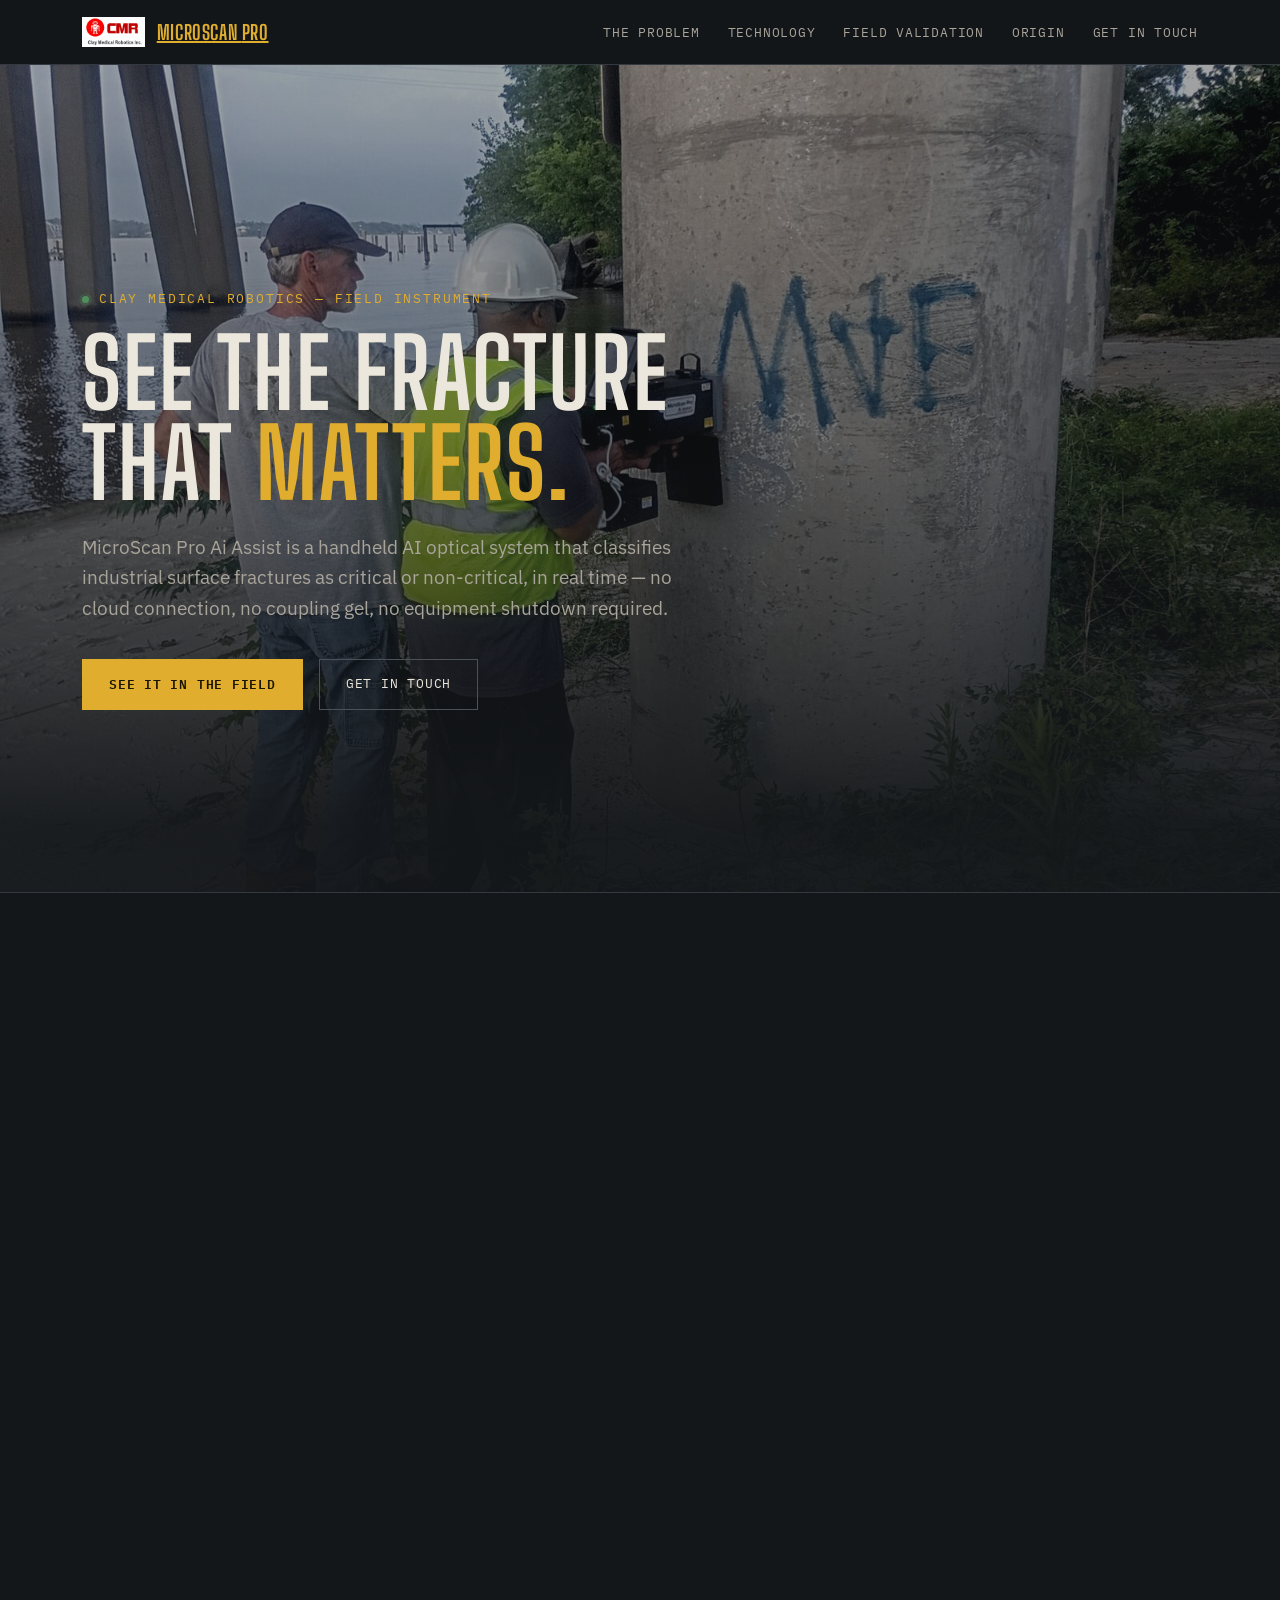
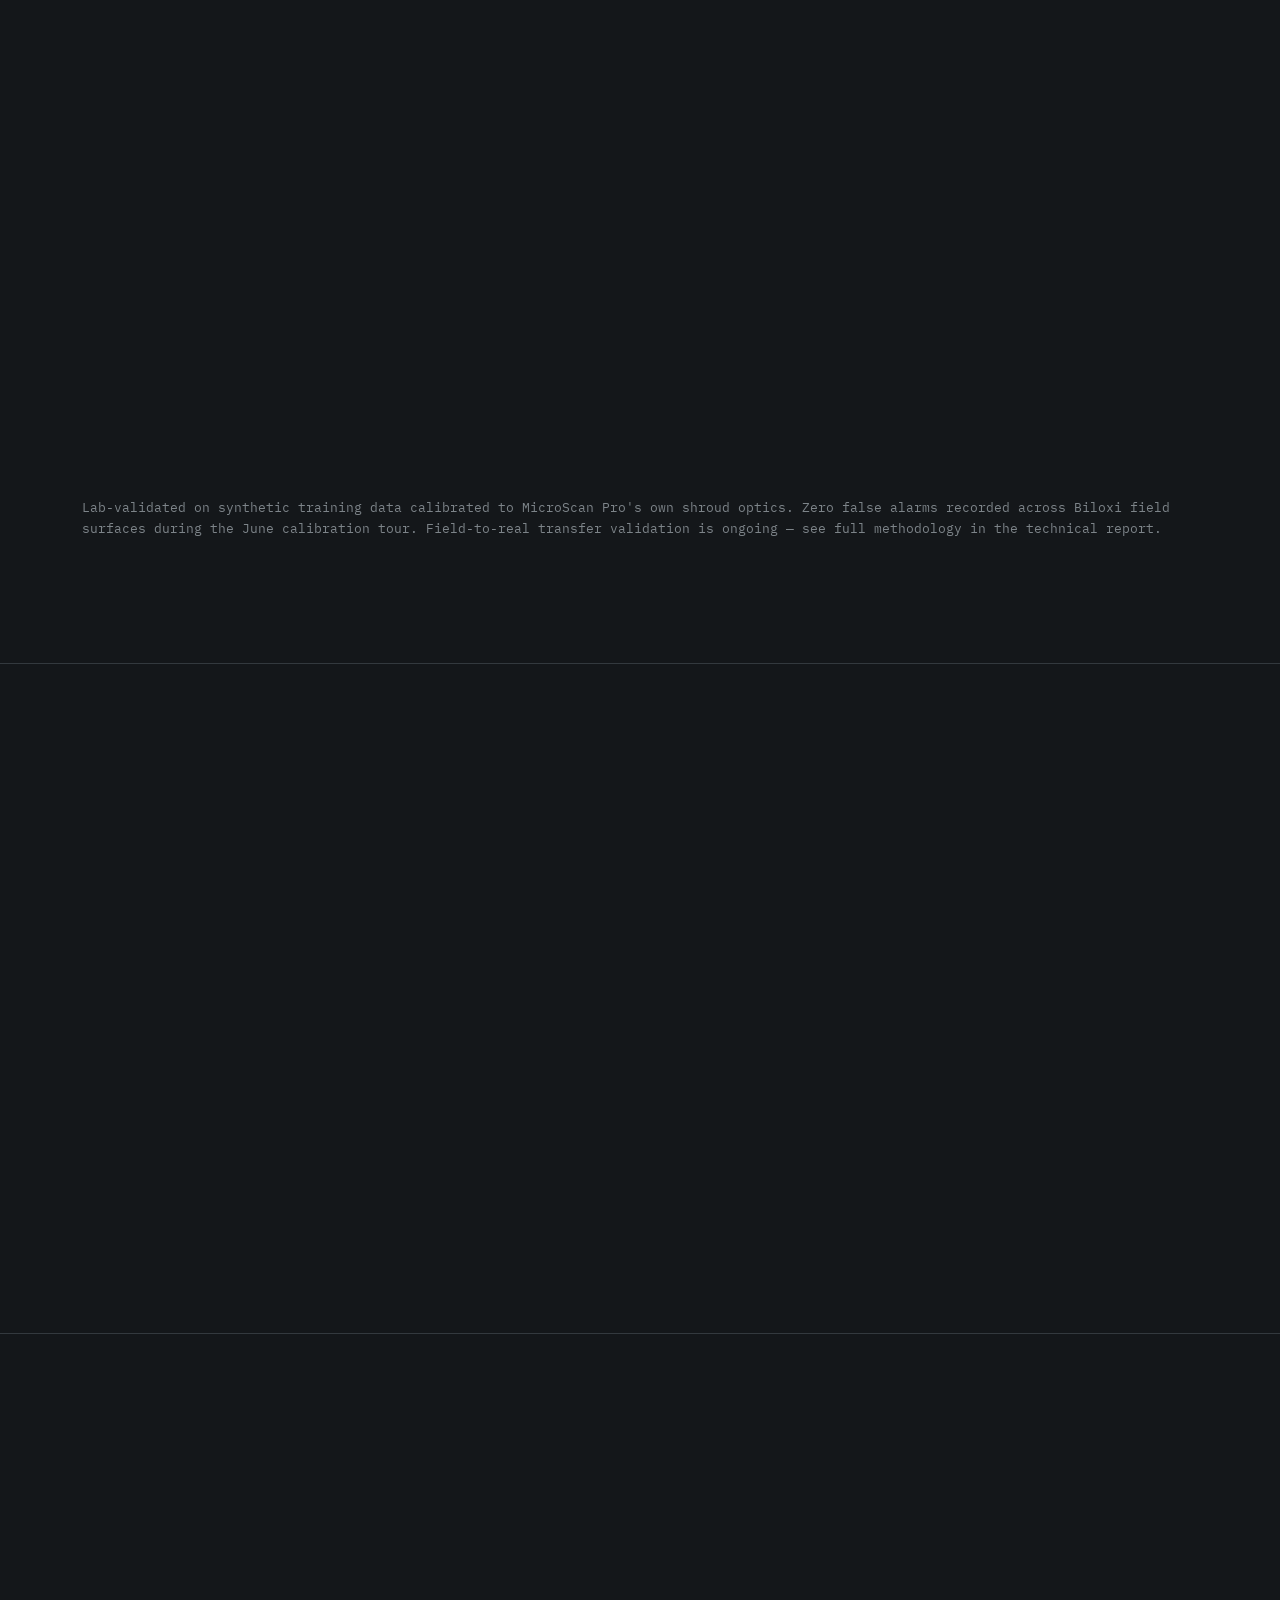
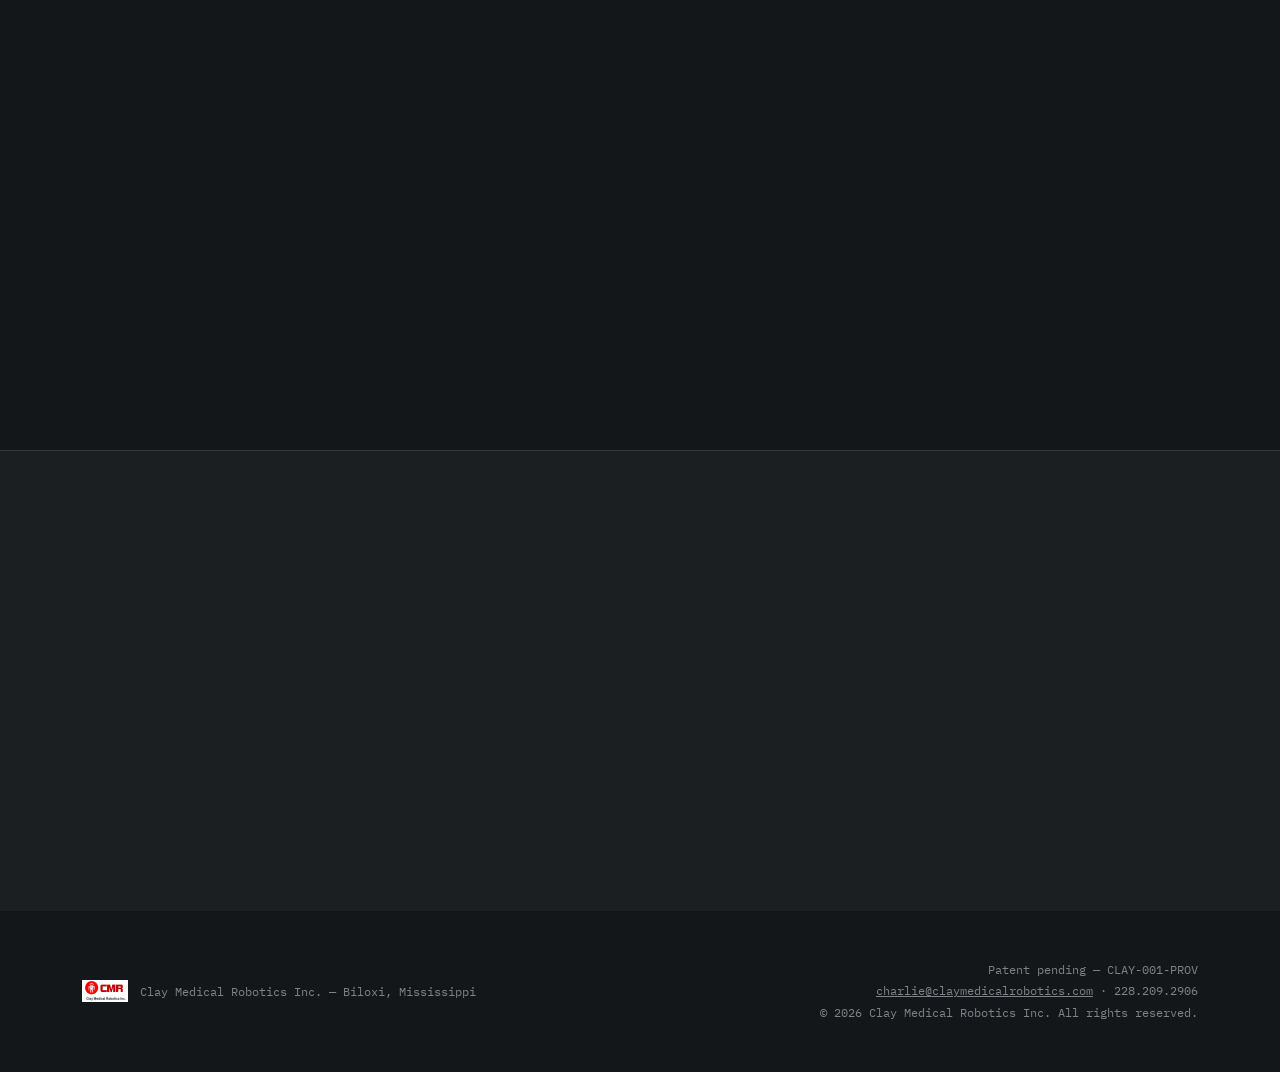
==== index.html @ 8665eed3 "Add files via upload" ====
<!DOCTYPE html>
<html lang="en">
<head>
<meta charset="UTF-8">
<meta name="viewport" content="width=device-width, initial-scale=1.0">
<title>MicroScan Pro Ai Assist — Clay Medical Robotics</title>
<meta name="description" content="MicroScan Pro is a handheld AI optical system that classifies industrial surface fractures as critical or non-critical in real time. No cloud, no gel, no shutdown required.">
<link rel="preconnect" href="https://fonts.googleapis.com">
<link rel="preconnect" href="https://fonts.gstatic.com" crossorigin>
<link href="https://fonts.googleapis.com/css2?family=Big+Shoulders+Display:wght@600;700;800&family=IBM+Plex+Mono:wght@400;500;600&family=IBM+Plex+Sans:wght@400;500;600&display=swap" rel="stylesheet">
<link rel="stylesheet" href="css/style.css">
</head>
<body>

<header>
  <div class="nav">
    <a class="brand" href="#top" aria-label="MicroScan Pro home">
      <img src="images/cmr-logo.png" alt="Clay Medical Robotics">
      <span class="brand-text">MicroScan <span>Pro</span></span>
    </a>
    <ul class="navlinks">
      <li><a href="#problem">The problem</a></li>
      <li><a href="#technology">Technology</a></li>
      <li><a href="#field">Field validation</a></li>
      <li><a href="#origin">Origin</a></li>
      <li><a href="#interest">Get in touch</a></li>
    </ul>
  </div>
</header>

<section class="hero" id="top">
  <img class="hero-img" src="images/field-pier-duo.jpg" alt="Two engineers scanning a bridge pier under the MS River bridge with the MicroScan Pro handheld unit">
  <div class="hero-scrim"></div>
  <div class="hero-inner">
    <p class="eyebrow"><span class="dot"></span>Clay Medical Robotics — field instrument</p>
    <h1>See the fracture<br>that <em>matters.</em></h1>
    <p class="hero-sub">MicroScan Pro Ai Assist is a handheld AI optical system that classifies industrial surface fractures as critical or non-critical, in real time — no cloud connection, no coupling gel, no equipment shutdown required.</p>
    <div class="hero-cta">
      <a class="btn btn-primary" href="#field">See it in the field</a>
      <a class="btn btn-ghost" href="#interest">Get in touch</a>
    </div>
  </div>
</section>

<section id="problem">
  <div class="wrap">
    <div class="section-head reveal">
      <div>
        <span class="section-num">01 — The problem</span>
        <h2>Every scan finds something.<br>Almost none of it matters.</h2>
      </div>
      <p>A real inspection story from an Airbus Americas engineer set the direction for everything that followed.</p>
    </div>
    <div class="problem-grid">
      <div class="problem-copy reveal">
        <p>A typical inspection with existing surface-mapping tools returns <strong>fifteen to forty simultaneous alerts</strong> on a single panel scan — every scratch, dent, and shadow flagged with equal visual weight.</p>
        <p>Existing instruments are geometry systems. They measure how deep a feature is. They don't answer the question that actually matters in the field: <strong>is this one a critical structural failure, or noise?</strong></p>
        <p>That gap — inspectors call it <strong>heat map confusion</strong> — is what MicroScan Pro was built to close. Silent unless it's critical.</p>
      </div>
      <figure class="sketch-frame reveal">
        <img src="images/hand-sketch.jpg" alt="Hand-drawn engineering sketch of the MicroScan Pro shroud, optics, and enclosure layout">
        <figcaption class="sketch-caption">Original enclosure sketch — shroud geometry, optics bay, ceramic tip layout</figcaption>
      </figure>
    </div>
  </div>
</section>

<section id="technology">
  <div class="wrap">
    <div class="section-head reveal">
      <div>
        <span class="section-num">02 — How it works</span>
        <h2>Court of Owls: a panel of specialists, not one guess</h2>
      </div>
      <p>A weighted ensemble of domain-trained classifiers, arbitrating together on every frame.</p>
    </div>
  </div>
  <div class="steps">
    <div class="step reveal">
      <span class="step-mark mono">SCAN</span>
      <h3>Shroud-sealed optical capture</h3>
      <p>The handheld unit seals against the surface, strobes controlled illumination, and captures the surface geometry — no cloud round-trip, no gel coupling, nothing else on site has to stop.</p>
    </div>
    <div class="step reveal">
      <span class="step-mark mono">JUDGE</span>
      <h3>Domain-specialist arbitration</h3>
      <p>A weighted ensemble of YOLOv8-based classifiers — the Court of Owls — votes on every frame. Each "owl" is trained on a different surface domain, and the panel arbitrates together rather than trusting one model alone.</p>
    </div>
    <div class="step reveal">
      <span class="step-mark mono">ALERT</span>
      <h3>Silence, unless it's critical</h3>
      <p>Across a five-level Owl Scale, from OWL-1 Silent to OWL-5 Screech, the device stays quiet until a genuinely critical defect appears — then issues one high-confidence alert, on-device, in real time.</p>
    </div>
  </div>
</section>

<section id="field">
  <div class="wrap">
    <div class="section-head reveal">
      <div>
        <span class="section-num">03 — Field validation</span>
        <h2>Out of the lab and onto real structures</h2>
      </div>
      <p>Gulf Coast bridge piers, storage tanks, and scrap steel — the calibration tour, as it actually happened.</p>
    </div>
    <div class="gallery reveal">
      <figure class="wide">
        <img src="images/unit-studio.jpg" alt="MicroScan Pro Ai Assist handheld unit on a studio stand, showing the branded enclosure, laser grid, and blue status light">
        <figcaption>MicroScan Pro Ai Assist<span>The unit itself</span></figcaption>
      </figure>
      <figure class="tall">
        <img src="images/field-pier-portrait.jpg" alt="Field engineer holding the MicroScan Pro unit against a bridge pier at the MS River bridge in Biloxi">
        <figcaption>MS River bridge pier<span>Biloxi Calibration Tour</span></figcaption>
      </figure>
      <figure class="wide">
        <img src="images/field-pier-duo.jpg" alt="Two engineers reviewing a scan of a bridge pier at the MS River bridge">
        <figcaption>On-site pier inspection<span>Two-person field review</span></figcaption>
      </figure>
      <figure>
        <img src="images/field-container-scrap.jpg" alt="MicroScan Pro unit scanning a rusted scrap metal shipping container">
        <figcaption>Corroded steel container<span>Critical flag confirmed</span></figcaption>
      </figure>
      <figure>
        <img src="images/unit-case-kit.jpg" alt="MicroScan Pro Ai Assist unit packed in its hard case with accessories, ready for field deployment">
        <figcaption>Field-ready kit<span>Packed and portable</span></figcaption>
      </figure>
      <figure>
        <img src="images/field-tank-night.jpg" alt="Night scan of a steel storage tank with the MicroScan Pro unit's status lights visible">
        <figcaption>Night scan, storage tank<span>Low-light field test</span></figcaption>
      </figure>
      <figure class="wide hud-frame">
        <span class="hud-tag critical"><span class="dot"></span>Critical 92%</span>
        <img src="images/detection-readout.jpg" alt="MicroScan Pro live readout screen showing a critical defect flagged at 92 percent confidence with depth measurement">
        <figcaption>Live detection readout<span>Depth-encoded classification, on-device</span></figcaption>
      </figure>
    </div>

    <div class="metrics reveal">
      <div class="metric">
        <div class="val mono">99.5%</div>
        <div class="lbl">mAP50, lead model</div>
      </div>
      <div class="metric">
        <div class="val mono">100%</div>
        <div class="lbl">Precision, blind test set</div>
      </div>
      <div class="metric">
        <div class="val mono">4.0ms</div>
        <div class="lbl">Inference per frame</div>
      </div>
      <div class="metric">
        <div class="val mono">0</div>
        <div class="lbl">False alarms, 10,000-image set</div>
      </div>
    </div>
    <p class="metrics-note">Lab-validated on synthetic training data calibrated to MicroScan Pro's own shroud optics. Zero false alarms recorded across Biloxi field surfaces during the June calibration tour. Field-to-real transfer validation is ongoing — see full methodology in the technical report.</p>
  </div>
</section>

<section id="readout">
  <div class="wrap">
    <div class="readout">
      <div class="readout-copy reveal">
        <span class="section-num">04 — What the unit shows you</span>
        <h2 style="margin-top:8px; font-size:clamp(28px,3.6vw,38px);">One alert. Not forty.</h2>
        <p>When Court of Owls flags a defect, the field unit shows exactly what an inspector needs and nothing else — no wading through a wall of bounding boxes.</p>
        <ul class="readout-list">
          <li><strong>Classification</strong> Critical or non-critical, with a confidence score</li>
          <li><strong>Depth</strong> Estimated depth and whether the defect is raised or recessed</li>
          <li><strong>Owl Scale</strong> Severity from OWL-1 Silent through OWL-5 Screech</li>
          <li><strong>Session log</strong> Timestamped, hashed image saved automatically at OWL-3 and above</li>
        </ul>
      </div>
      <figure class="hud-frame reveal">
        <span class="hud-tag"><span class="dot"></span>Calibrated</span>
        <img src="images/detection-readout.jpg" alt="Close-up of MicroScan Pro's live detection readout showing a critical classification at 92 percent confidence and depth in millimeters">
      </figure>
    </div>
  </div>
</section>

<section id="origin">
  <div class="wrap">
    <div class="origin">
      <figure class="sketch-frame reveal">
        <img src="images/founder-portrait.jpg" alt="Charlie Clay III, founder and CEO of Clay Medical Robotics, holding the MicroScan Pro Ai Assist unit">
        <figcaption class="sketch-caption">Charlie Clay III — Founder &amp; CEO, with the finished unit</figcaption>
      </figure>
      <div class="origin-copy reveal">
        <span class="section-num">05 — Origin</span>
        <h2 style="margin-top:8px; font-size:clamp(28px,3.6vw,38px);">Built by an engineer who's spent his career on the instrument side</h2>
        <p>MicroScan Pro is developed by Clay Medical Robotics Inc., founded by Charlie Clay III out of Biloxi, Mississippi. Before Clay Medical Robotics, Charlie spent over three decades in electronics engineering, including years as an Electronics Engineering Specialist with the U.S. Department of Energy at Lawrence Livermore and Lawrence Berkeley National Laboratories.</p>
        <p>That background — precision instrumentation, national-lab rigor, and a habit of building the tool you wish existed — is the throughline from the first hand-drawn shroud sketch to a unit that's now been carried out onto real Gulf Coast bridge piers and steel structures.</p>
        <p class="signoff">Charlie Clay III — Founder &amp; CEO, Clay Medical Robotics Inc.</p>
      </div>
    </div>
  </div>
</section>

<section class="interest" id="interest">
  <div class="wrap interest-inner reveal">
    <span class="section-num">06 — Get in touch</span>
    <h2 style="margin-top:8px;">This is an early look.</h2>
    <p>MicroScan Pro Ai Assist is field-validated and under active development. If you inspect bridges, pipelines, tanks, or structural steel and want to follow along or talk about early access, reach out directly.</p>
    <a class="btn btn-primary" href="mailto:charlie@claymedicalrobotics.com">Contact Charlie Clay III</a>
  </div>
</section>

<footer>
  <div class="wrap footer-inner">
    <div class="footer-brand">
      <img src="images/cmr-logo.png" alt="Clay Medical Robotics">
      <span>Clay Medical Robotics Inc. — Biloxi, Mississippi</span>
    </div>
    <div class="footer-meta">
      <div>Patent pending — CLAY-001-PROV</div>
      <div><a href="mailto:charlie@claymedicalrobotics.com">charlie@claymedicalrobotics.com</a> · 228.209.2906</div>
      <div>&copy; <span id="year">2026</span> Clay Medical Robotics Inc. All rights reserved.</div>
    </div>
  </div>
</footer>

<script src="js/script.js"></script>
</body>
</html>
---- css/style.css ----
/* MicroScan Pro Ai Assist — field instrument aesthetic
   Palette: steel charcoal ground, safety-vest amber, alert red, warm paper white
*/

:root{
  --ground:#14171a;
  --panel:#1b1f22;
  --panel-raised:#20252a;
  --line:#33393e;
  --line-strong:#4a5157;
  --paper:#ece7dc;
  --paper-dim:#a9a49a;
  --steel:#7d8489;
  --amber:#e0ad2e;
  --amber-dim:#8a6c22;
  --red:#c73a2f;
  --green:#4f8f5b;
}

*{box-sizing:border-box;}
html{scroll-behavior:smooth;}
body{
  margin:0;
  background:var(--ground);
  color:var(--paper);
  font-family:'IBM Plex Sans', -apple-system, sans-serif;
  font-size:16px;
  line-height:1.6;
  -webkit-font-smoothing:antialiased;
}

h1,h2,h3{
  font-family:'Big Shoulders Display', 'Arial Narrow', sans-serif;
  font-weight:700;
  text-transform:uppercase;
  letter-spacing:0.02em;
  margin:0;
  color:var(--paper);
}

.mono{
  font-family:'IBM Plex Mono', monospace;
}

a{color:var(--amber);}
img{max-width:100%;display:block;}

.wrap{
  max-width:1180px;
  margin:0 auto;
  padding:0 32px;
}

/* ---------- corner-bracket HUD frame, the site's signature element ---------- */
.hud-frame{
  position:relative;
  border:1px solid var(--line);
}
.hud-frame::before,
.hud-frame::after,
.hud-frame .b2,
.hud-frame .b3{
  content:"";
  position:absolute;
  width:18px;
  height:18px;
  border:2px solid var(--amber);
  z-index:2;
}
.hud-frame::before{ top:-2px; left:-2px; border-right:none; border-bottom:none; }
.hud-frame::after{ bottom:-2px; right:-2px; border-left:none; border-top:none; }
.hud-frame .b2{ top:-2px; right:-2px; border-left:none; border-bottom:none; }
.hud-frame .b3{ bottom:-2px; left:-2px; border-right:none; border-top:none; }

.hud-tag{
  position:absolute;
  top:10px;
  left:10px;
  z-index:3;
  font-family:'IBM Plex Mono',monospace;
  font-size:11px;
  letter-spacing:0.08em;
  text-transform:uppercase;
  background:rgba(20,23,26,0.82);
  border:1px solid var(--line-strong);
  color:var(--amber);
  padding:4px 8px;
}
.hud-tag.critical{ color:var(--red); border-color:var(--red); }
.hud-tag .dot{
  display:inline-block;
  width:6px;height:6px;
  border-radius:50%;
  background:var(--green);
  margin-right:6px;
}
.hud-tag.critical .dot{ background:var(--red); }

/* ---------- header ---------- */
header{
  position:sticky;
  top:0;
  z-index:50;
  background:rgba(20,23,26,0.94);
  border-bottom:1px solid var(--line);
  backdrop-filter:blur(6px);
}
.nav{
  display:flex;
  align-items:center;
  justify-content:space-between;
  padding:16px 32px;
  max-width:1180px;
  margin:0 auto;
}
.brand{
  display:flex;
  align-items:center;
  gap:12px;
}
.brand img{ height:30px; width:auto; }
.brand-text{
  font-family:'Big Shoulders Display',sans-serif;
  font-weight:700;
  font-size:20px;
  letter-spacing:0.03em;
  text-transform:uppercase;
}
.brand-text span{ color:var(--amber); }
.navlinks{
  display:flex;
  gap:28px;
  list-style:none;
  margin:0;
  padding:0;
}
.navlinks a{
  color:var(--paper-dim);
  text-decoration:none;
  font-size:13px;
  letter-spacing:0.06em;
  text-transform:uppercase;
  font-family:'IBM Plex Mono',monospace;
}
.navlinks a:hover{ color:var(--amber); }
.navmenu-toggle{ display:none; }

/* ---------- hero ---------- */
.hero{
  position:relative;
  min-height:92vh;
  display:flex;
  align-items:flex-end;
  overflow:hidden;
  border-bottom:1px solid var(--line);
}
.hero-img{
  position:absolute;
  inset:0;
  width:100%;
  height:100%;
  object-fit:cover;
  object-position:60% 30%;
  filter:saturate(0.85) contrast(1.05);
}
.hero-scrim{
  position:absolute;
  inset:0;
  background:linear-gradient(180deg, rgba(20,23,26,0.35) 0%, rgba(20,23,26,0.55) 45%, rgba(20,23,26,0.96) 92%);
}
.hero-inner{
  position:relative;
  z-index:2;
  width:100%;
  padding:0 32px 72px;
  max-width:1180px;
  margin:0 auto;
}
.eyebrow{
  font-family:'IBM Plex Mono',monospace;
  font-size:13px;
  letter-spacing:0.14em;
  text-transform:uppercase;
  color:var(--amber);
  margin-bottom:18px;
  display:flex;
  align-items:center;
  gap:10px;
}
.eyebrow .dot{
  width:7px;height:7px;border-radius:50%;
  background:var(--green);
  box-shadow:0 0 0 3px rgba(79,143,91,0.2);
}
.hero h1{
  font-size:clamp(48px,7.5vw,104px);
  line-height:0.94;
  max-width:900px;
}
.hero h1 em{
  font-style:normal;
  color:var(--amber);
}
.hero-sub{
  margin-top:24px;
  max-width:640px;
  font-size:19px;
  color:var(--paper-dim);
  font-weight:400;
}
.hero-cta{
  display:flex;
  gap:16px;
  margin-top:36px;
  flex-wrap:wrap;
}
.btn{
  display:inline-flex;
  align-items:center;
  gap:8px;
  padding:14px 26px;
  font-family:'IBM Plex Mono',monospace;
  font-size:13px;
  letter-spacing:0.06em;
  text-transform:uppercase;
  text-decoration:none;
  border:1px solid var(--line-strong);
  color:var(--paper);
  transition:all 0.15s ease;
}
.btn-primary{
  background:var(--amber);
  border-color:var(--amber);
  color:#1a1500;
  font-weight:600;
}
.btn-primary:hover{ background:#f0bd3d; }
.btn-ghost:hover{ border-color:var(--amber); color:var(--amber); }

/* ---------- sections ---------- */
section{
  padding:110px 0;
  border-bottom:1px solid var(--line);
}
section:last-of-type{ border-bottom:none; }
.section-head{
  display:flex;
  justify-content:space-between;
  align-items:flex-end;
  gap:40px;
  margin-bottom:56px;
  flex-wrap:wrap;
}
.section-num{
  font-family:'IBM Plex Mono',monospace;
  font-size:13px;
  color:var(--steel);
  letter-spacing:0.1em;
}
.section-head h2{
  font-size:clamp(30px,4vw,46px);
  margin-top:8px;
  max-width:640px;
}
.section-head p{
  max-width:380px;
  color:var(--paper-dim);
  font-size:15px;
  margin:8px 0 0;
}

/* ---------- problem section ---------- */
.problem-grid{
  display:grid;
  grid-template-columns:1.1fr 0.9fr;
  gap:64px;
  align-items:center;
}
.problem-copy p{ color:var(--paper-dim); font-size:16px; margin:0 0 18px; }
.problem-copy p strong{ color:var(--paper); font-weight:600; }
.sketch-frame{ position:relative; background:#dcd6c8; padding:14px; }
.sketch-frame img{ filter:sepia(0.15) contrast(1.05); }
.sketch-caption{
  font-family:'IBM Plex Mono',monospace;
  font-size:12px;
  color:var(--steel);
  margin-top:14px;
  letter-spacing:0.03em;
}

/* ---------- how it works ---------- */
.steps{
  display:grid;
  grid-template-columns:repeat(3,1fr);
  gap:1px;
  background:var(--line);
}
.step{
  background:var(--ground);
  padding:40px 32px;
}
.step-mark{
  font-family:'IBM Plex Mono',monospace;
  color:var(--amber);
  font-size:13px;
  letter-spacing:0.08em;
  margin-bottom:22px;
  display:block;
}
.step h3{
  font-size:24px;
  margin-bottom:14px;
}
.step p{
  color:var(--paper-dim);
  font-size:15px;
  margin:0;
}

/* ---------- gallery ---------- */
.gallery{
  display:grid;
  grid-template-columns:repeat(4,1fr);
  grid-auto-rows:220px;
  gap:14px;
}
.gallery figure{
  margin:0;
  position:relative;
  overflow:hidden;
  background:var(--panel);
}
.gallery figure img{
  width:100%;height:100%;object-fit:cover;
  transition:transform 0.4s ease, filter 0.4s ease;
  filter:saturate(0.9);
}
.gallery figure:hover img{ transform:scale(1.06); filter:saturate(1.05); }
.gallery figure.tall{ grid-row:span 2; }
.gallery figure.wide{ grid-column:span 2; }
figcaption{
  position:absolute;
  left:0; right:0; bottom:0;
  padding:14px 16px 12px;
  background:linear-gradient(0deg, rgba(20,23,26,0.92), rgba(20,23,26,0));
  font-family:'IBM Plex Mono',monospace;
  font-size:12px;
  color:var(--paper);
  letter-spacing:0.02em;
}
figcaption span{ display:block; color:var(--steel); font-size:11px; margin-top:3px; }

/* ---------- metrics ---------- */
.metrics{
  display:grid;
  grid-template-columns:repeat(4,1fr);
  gap:1px;
  background:var(--line);
  margin-top:56px;
}
.metric{
  background:var(--panel);
  padding:30px 24px;
}
.metric .val{
  font-family:'IBM Plex Mono',monospace;
  font-size:38px;
  color:var(--amber);
  font-weight:600;
  line-height:1;
}
.metric .lbl{
  margin-top:10px;
  font-size:13px;
  color:var(--paper-dim);
  text-transform:uppercase;
  letter-spacing:0.05em;
}
.metrics-note{
  margin-top:20px;
  font-size:13px;
  color:var(--steel);
  font-family:'IBM Plex Mono',monospace;
}

/* ---------- readout callout ---------- */
.readout{
  display:grid;
  grid-template-columns:0.9fr 1.1fr;
  gap:64px;
  align-items:center;
}
.readout-copy p{ color:var(--paper-dim); font-size:16px; margin:0 0 18px;}
.readout-list{
  list-style:none;
  margin:28px 0 0;
  padding:0;
}
.readout-list li{
  display:flex;
  gap:12px;
  padding:14px 0;
  border-top:1px solid var(--line);
  font-size:14px;
  color:var(--paper-dim);
}
.readout-list li strong{ color:var(--paper); min-width:120px; font-weight:600; }

/* ---------- origin ---------- */
.origin{
  display:grid;
  grid-template-columns:0.85fr 1.15fr;
  gap:64px;
  align-items:center;
}
.origin-copy p{ color:var(--paper-dim); font-size:16px; margin:0 0 18px; }
.origin-copy .signoff{
  margin-top:32px;
  font-family:'IBM Plex Mono',monospace;
  font-size:13px;
  color:var(--steel);
  border-top:1px solid var(--line);
  padding-top:20px;
}

/* ---------- interest strip ---------- */
.interest{
  background:var(--panel);
  padding:90px 0;
}
.interest-inner{
  text-align:center;
  max-width:640px;
  margin:0 auto;
}
.interest h2{ font-size:clamp(28px,4vw,42px); }
.interest p{
  color:var(--paper-dim);
  font-size:16px;
  margin:18px 0 34px;
}

/* ---------- footer ---------- */
footer{
  padding:48px 0;
  background:var(--ground);
}
.footer-inner{
  display:flex;
  justify-content:space-between;
  align-items:center;
  flex-wrap:wrap;
  gap:20px;
}
.footer-brand{
  display:flex;
  align-items:center;
  gap:12px;
}
.footer-brand img{ height:22px; }
.footer-brand span{
  font-family:'IBM Plex Mono',monospace;
  font-size:12px;
  color:var(--steel);
}
.footer-meta{
  font-family:'IBM Plex Mono',monospace;
  font-size:12px;
  color:var(--steel);
  text-align:right;
  line-height:1.8;
}
.footer-meta a{ color:var(--steel); }
.footer-meta a:hover{ color:var(--amber); }

/* ---------- reveal on scroll ---------- */
.reveal{
  opacity:0;
  transform:translateY(18px);
  transition:opacity 0.6s ease, transform 0.6s ease;
}
.reveal.in{ opacity:1; transform:translateY(0); }

/* ---------- responsive ---------- */
@media (max-width:900px){
  .problem-grid,.readout,.origin{ grid-template-columns:1fr; gap:36px; }
  .steps{ grid-template-columns:1fr; }
  .gallery{ grid-template-columns:repeat(2,1fr); grid-auto-rows:180px; }
  .gallery figure.wide{ grid-column:span 2; }
  .metrics{ grid-template-columns:repeat(2,1fr); }
  .navlinks{ display:none; }
  section{ padding:72px 0; }
}
@media (max-width:560px){
  .wrap,.nav,.hero-inner{ padding-left:20px; padding-right:20px; }
  .gallery{ grid-template-columns:1fr; }
  .gallery figure.tall{ grid-row:span 1; }
  .metrics{ grid-template-columns:1fr; }
  .footer-inner{ flex-direction:column; align-items:flex-start; }
  .footer-meta{ text-align:left; }
}

@media (prefers-reduced-motion:reduce){
  html{ scroll-behavior:auto; }
  .reveal{ transition:none; opacity:1; transform:none; }
  .gallery figure img{ transition:none; }
}
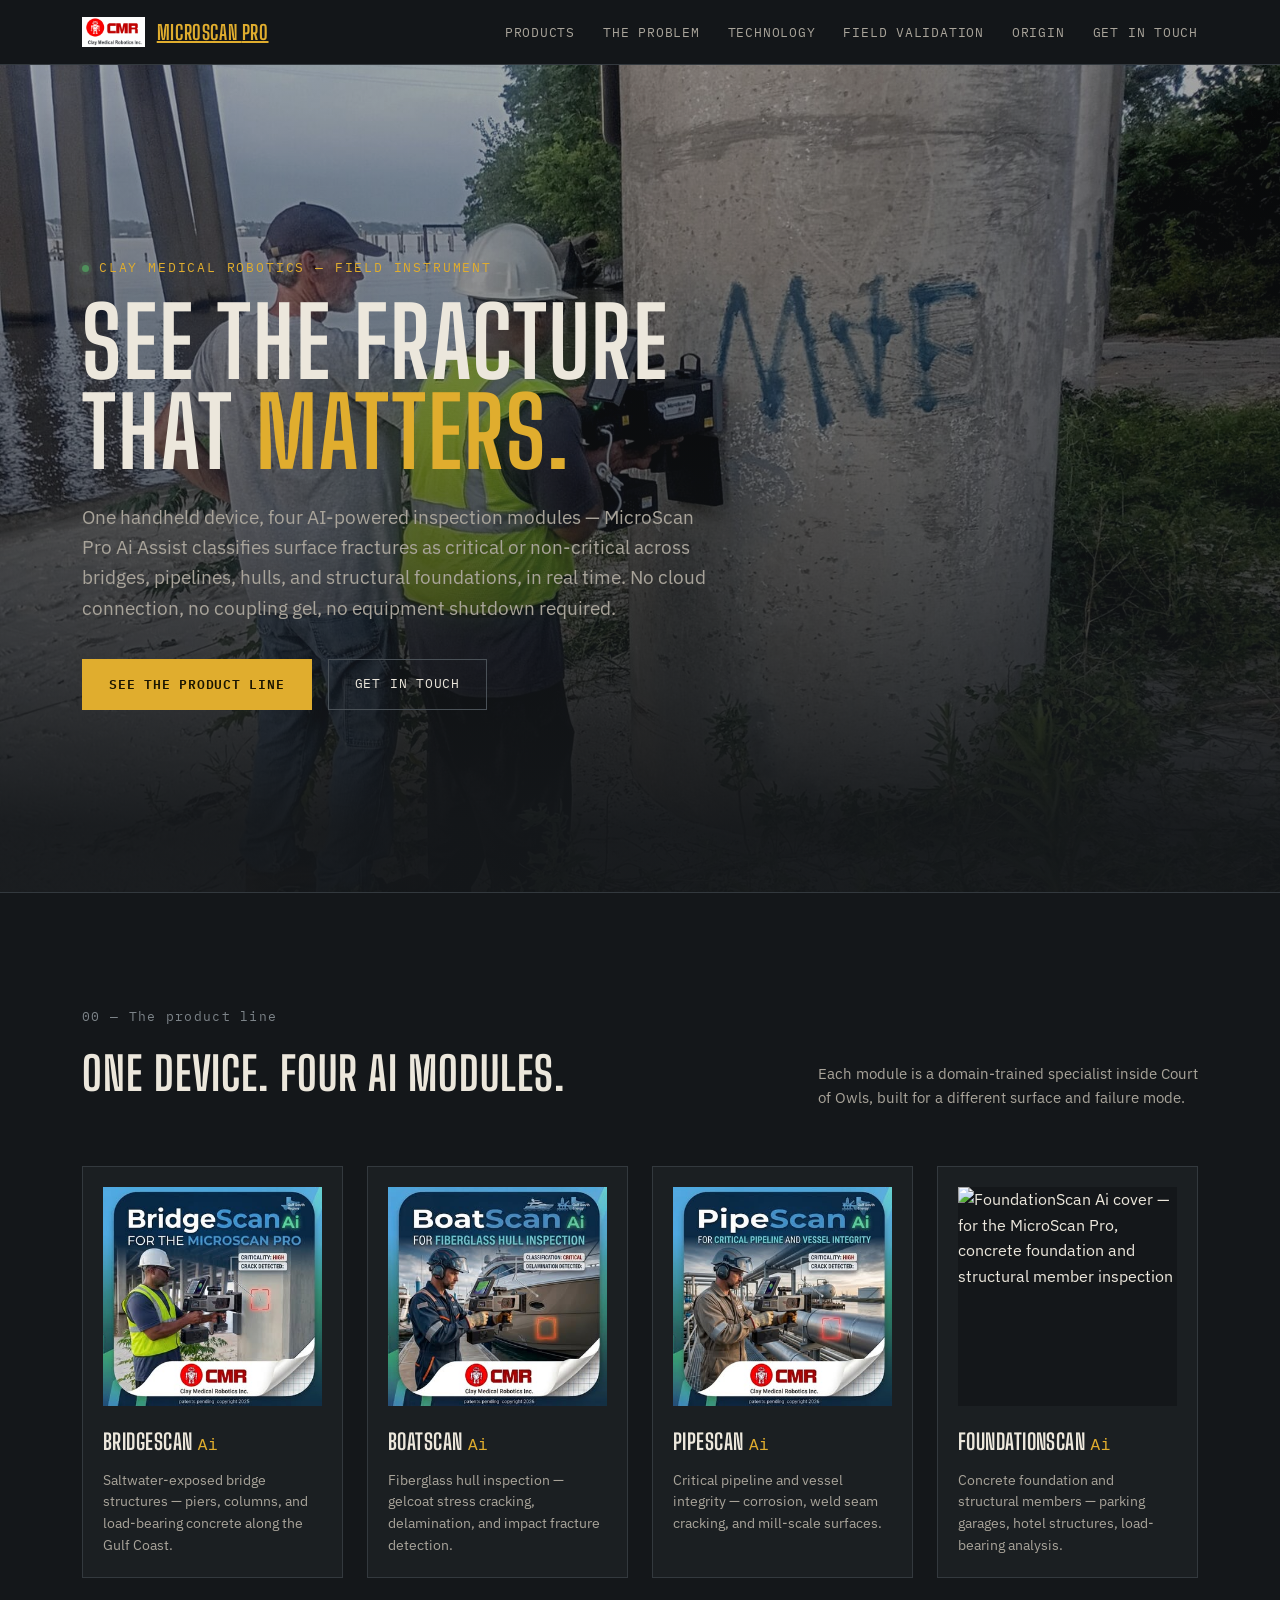
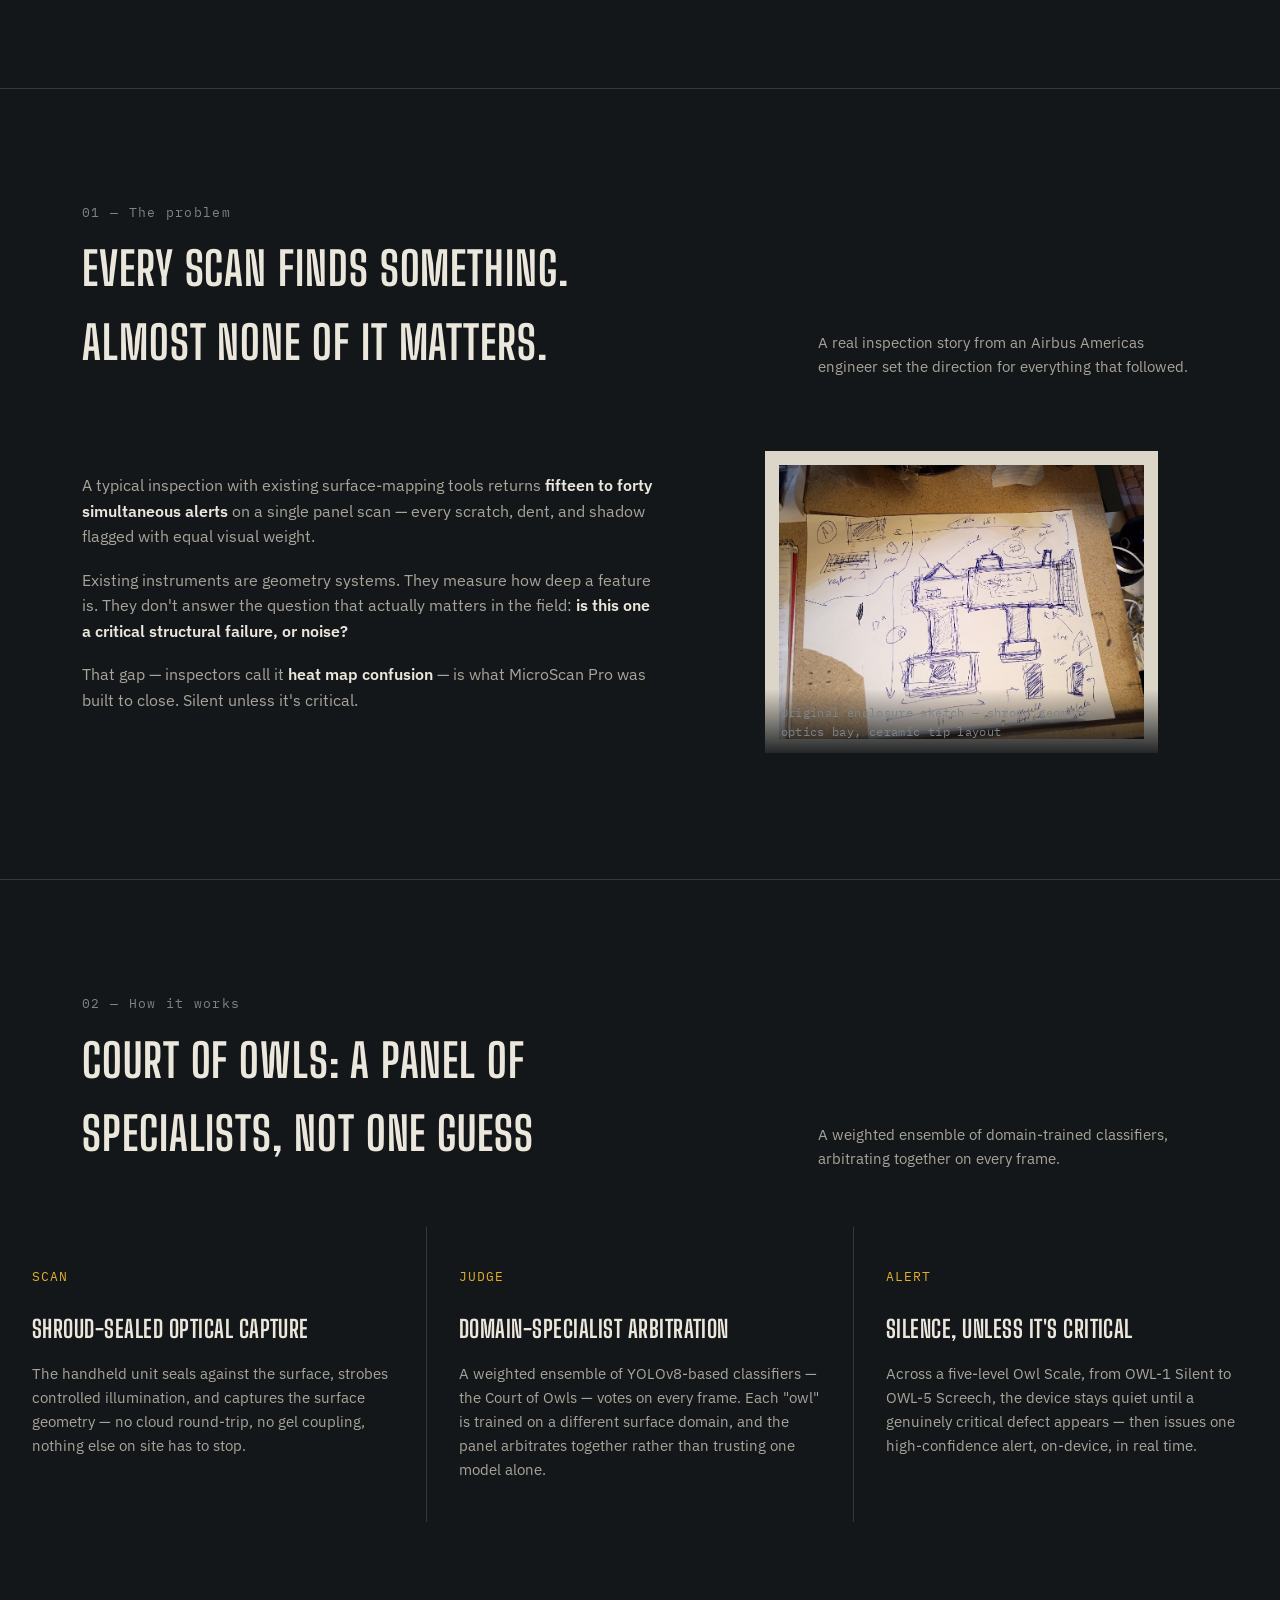
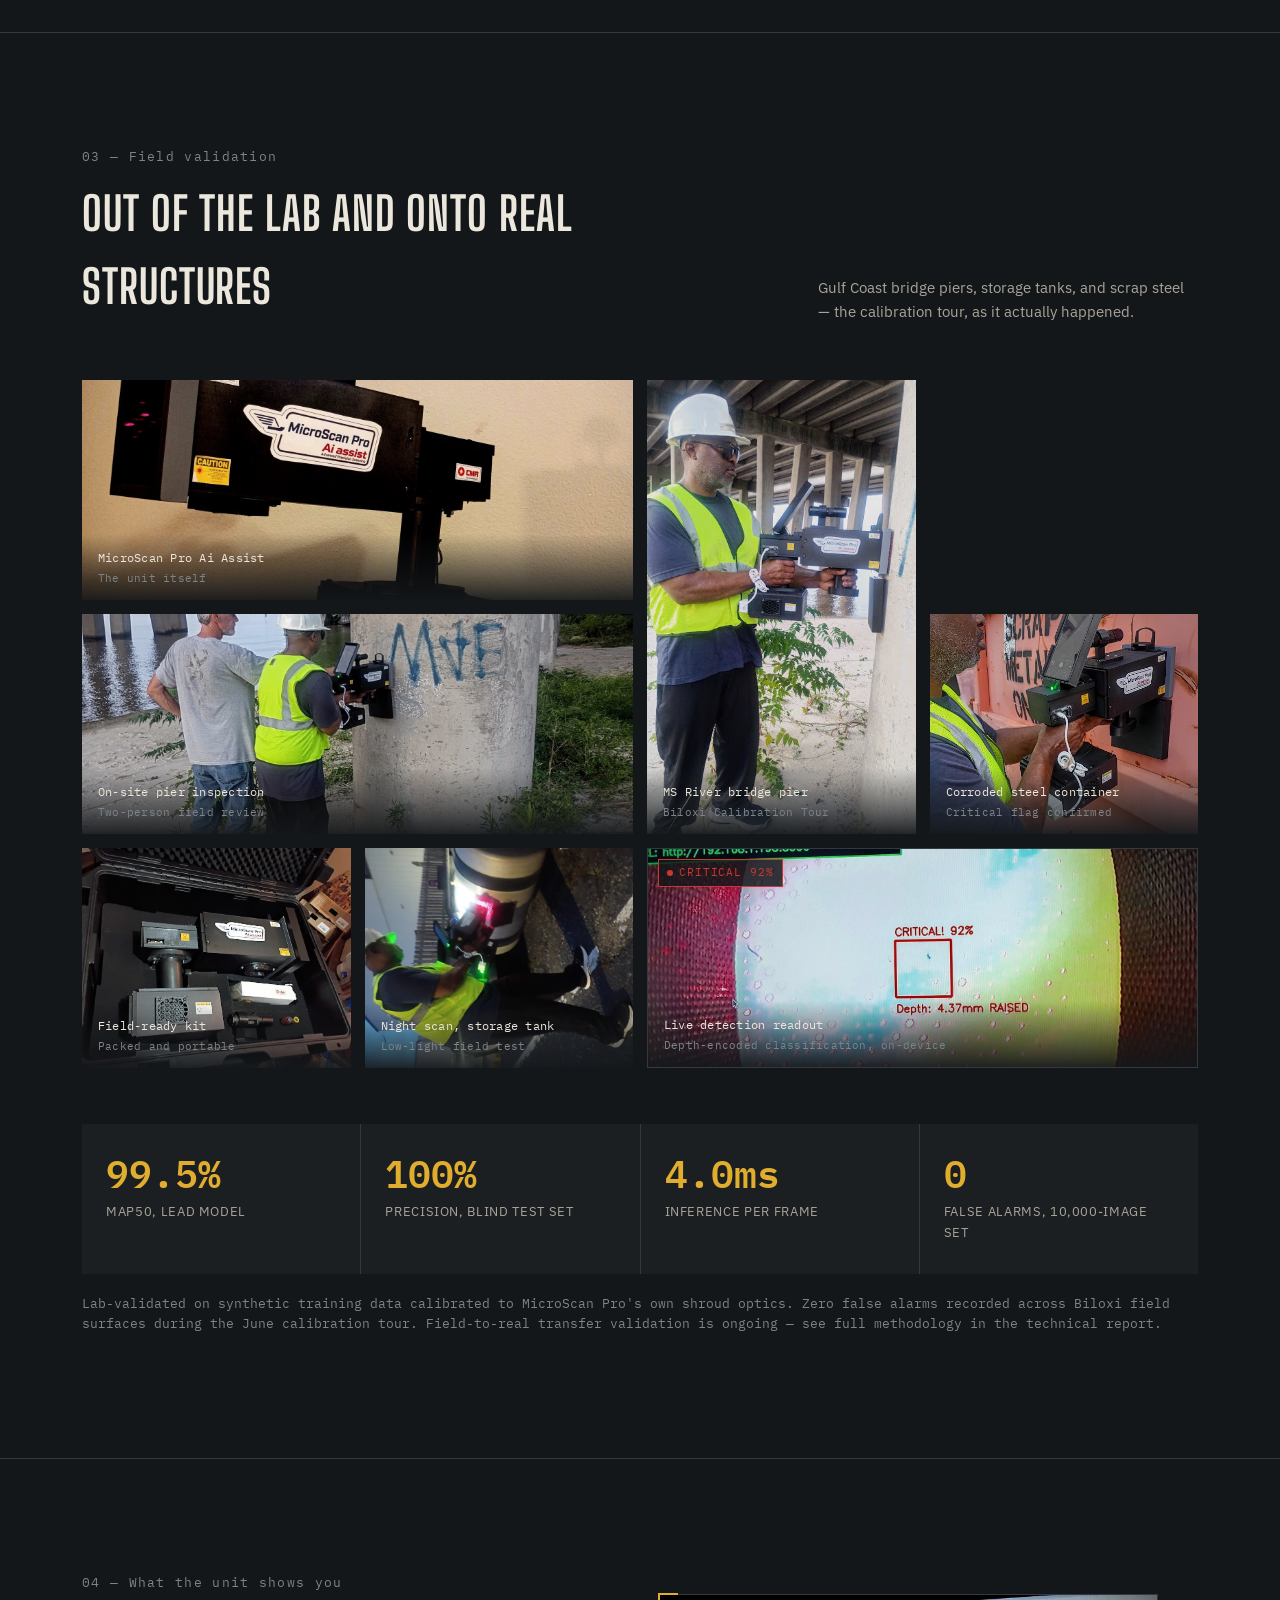
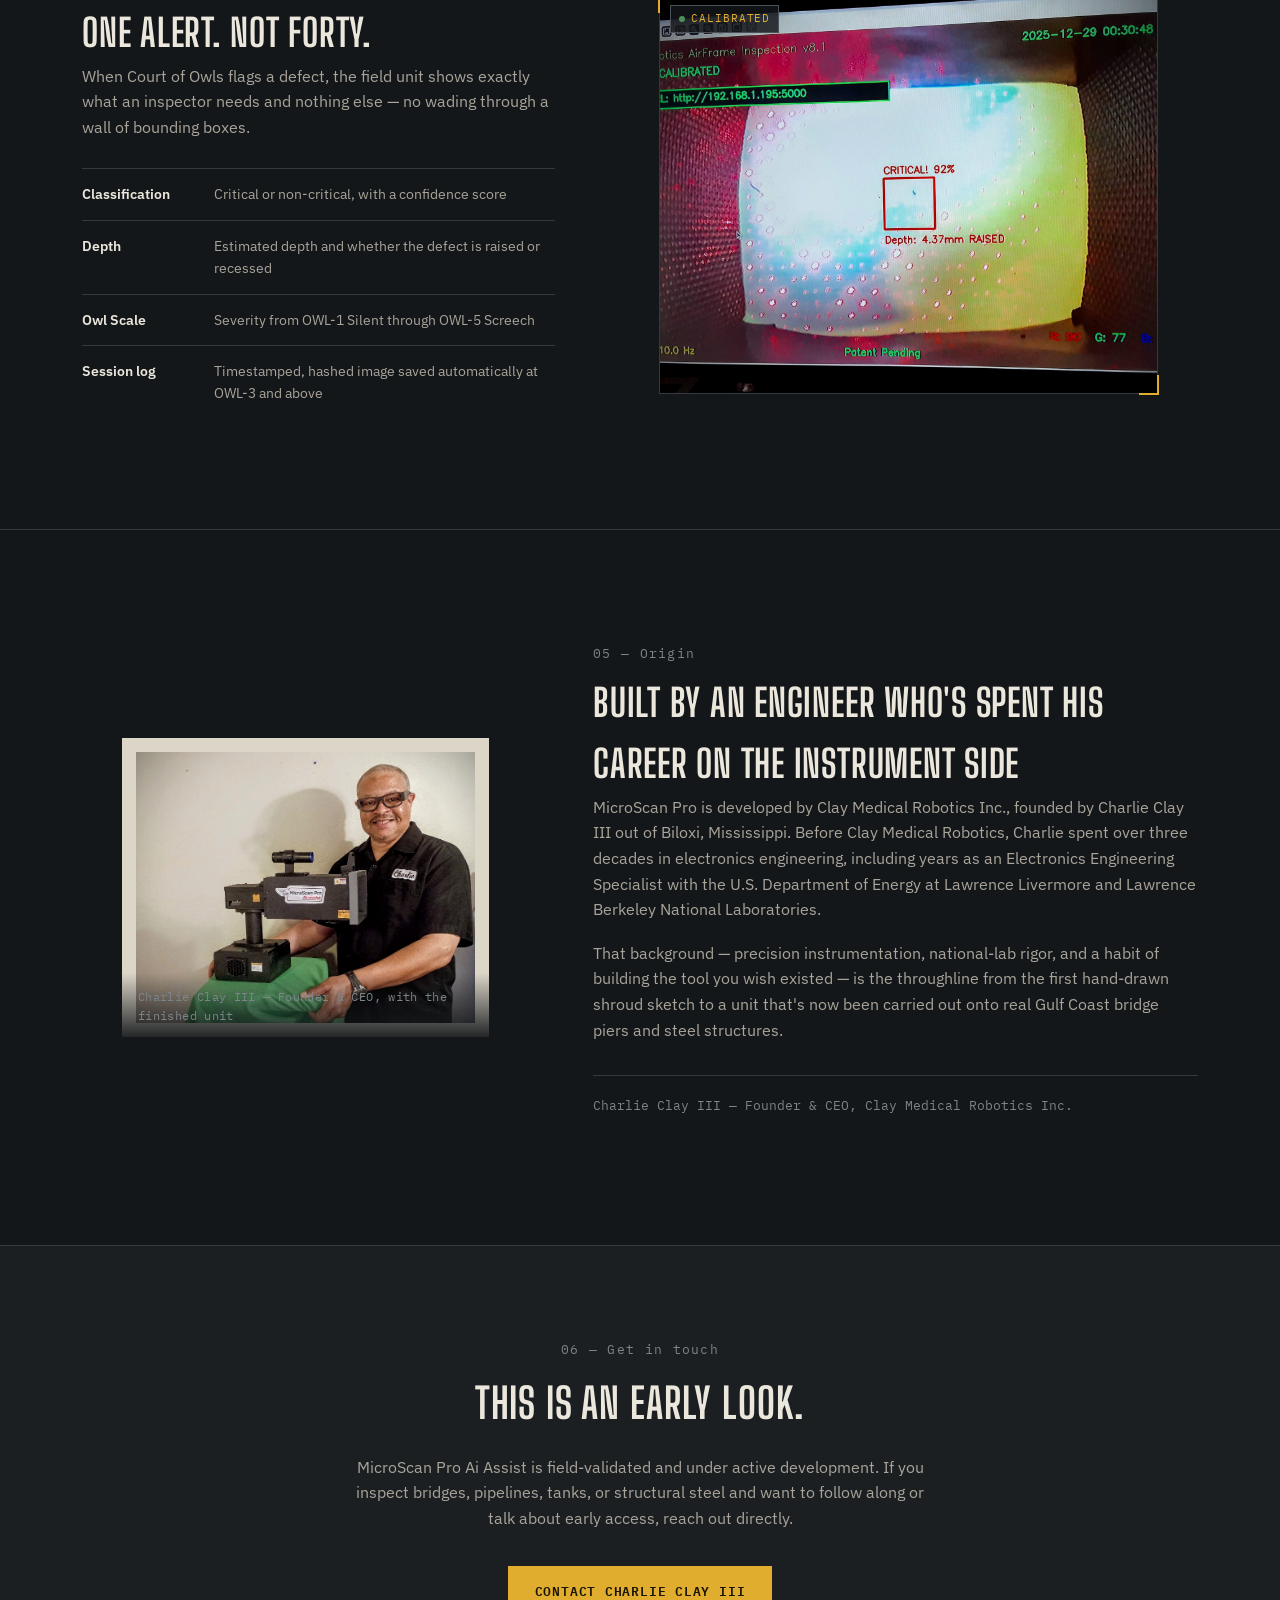
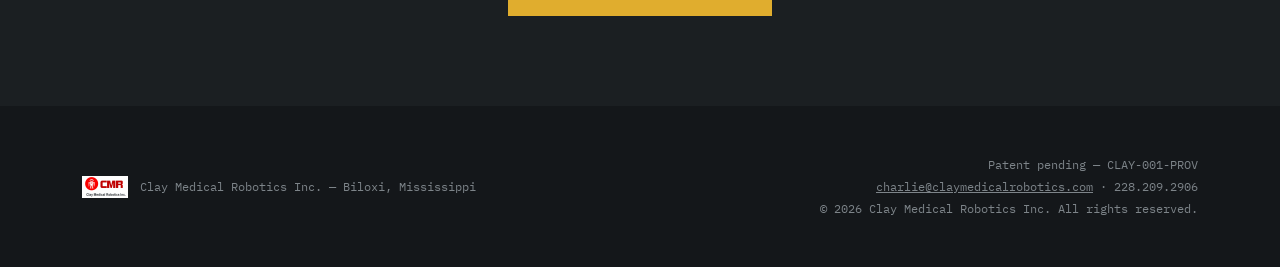
==== commit d43b87dc: "Add files via upload" ====
--- a/index.html
+++ b/index.html
@@ -15,10 +15,11 @@
 <header>
   <div class="nav">
     <a class="brand" href="#top" aria-label="MicroScan Pro home">
-      <img src="images/cmr-logo.png" alt="Clay Medical Robotics">
+      <img src="images/cmr-logo.png?v=2" alt="Clay Medical Robotics">
       <span class="brand-text">MicroScan <span>Pro</span></span>
     </a>
     <ul class="navlinks">
+      <li><a href="#products">Products</a></li>
       <li><a href="#problem">The problem</a></li>
       <li><a href="#technology">Technology</a></li>
       <li><a href="#field">Field validation</a></li>
@@ -29,15 +30,49 @@
 </header>
 
 <section class="hero" id="top">
-  <img class="hero-img" src="images/field-pier-duo.jpg" alt="Two engineers scanning a bridge pier under the MS River bridge with the MicroScan Pro handheld unit">
+  <img class="hero-img" src="images/field-pier-duo.jpg?v=2" alt="Two engineers scanning a bridge pier under the MS River bridge with the MicroScan Pro handheld unit">
   <div class="hero-scrim"></div>
   <div class="hero-inner">
     <p class="eyebrow"><span class="dot"></span>Clay Medical Robotics — field instrument</p>
     <h1>See the fracture<br>that <em>matters.</em></h1>
-    <p class="hero-sub">MicroScan Pro Ai Assist is a handheld AI optical system that classifies industrial surface fractures as critical or non-critical, in real time — no cloud connection, no coupling gel, no equipment shutdown required.</p>
+    <p class="hero-sub">One handheld device, four AI-powered inspection modules — MicroScan Pro Ai Assist classifies surface fractures as critical or non-critical across bridges, pipelines, hulls, and structural foundations, in real time. No cloud connection, no coupling gel, no equipment shutdown required.</p>
     <div class="hero-cta">
-      <a class="btn btn-primary" href="#field">See it in the field</a>
+      <a class="btn btn-primary" href="#products">See the product line</a>
       <a class="btn btn-ghost" href="#interest">Get in touch</a>
+    </div>
+  </div>
+</section>
+
+<section id="products">
+  <div class="wrap">
+    <div class="section-head reveal">
+      <div>
+        <span class="section-num">00 — The product line</span>
+        <h2>One device. Four Ai modules.</h2>
+      </div>
+      <p>Each module is a domain-trained specialist inside Court of Owls, built for a different surface and failure mode.</p>
+    </div>
+    <div class="products-grid">
+      <div class="product-card reveal">
+        <div class="product-img"><img src="images/BridgeScanAipic.jpg" alt="BridgeScan Ai cover — for the MicroScan Pro, bridge and saltwater-exposed structural inspection"></div>
+        <h3>BridgeScan <span class="mono">Ai</span></h3>
+        <p>Saltwater-exposed bridge structures — piers, columns, and load-bearing concrete along the Gulf Coast.</p>
+      </div>
+      <div class="product-card reveal">
+        <div class="product-img"><img src="images/BoatScanAiPic1.jpg" alt="BoatScan Ai cover — for the MicroScan Pro, fiberglass hull inspection"></div>
+        <h3>BoatScan <span class="mono">Ai</span></h3>
+        <p>Fiberglass hull inspection — gelcoat stress cracking, delamination, and impact fracture detection.</p>
+      </div>
+      <div class="product-card reveal">
+        <div class="product-img"><img src="images/PipeScanAipic.jpg" alt="PipeScan Ai cover — for the MicroScan Pro, pipeline and vessel integrity inspection"></div>
+        <h3>PipeScan <span class="mono">Ai</span></h3>
+        <p>Critical pipeline and vessel integrity — corrosion, weld seam cracking, and mill-scale surfaces.</p>
+      </div>
+      <div class="product-card reveal">
+        <div class="product-img"><img src="images/FoundationScanAipic1.jpeg" alt="FoundationScan Ai cover — for the MicroScan Pro, concrete foundation and structural member inspection"></div>
+        <h3>FoundationScan <span class="mono">Ai</span></h3>
+        <p>Concrete foundation and structural members — parking garages, hotel structures, load-bearing analysis.</p>
+      </div>
     </div>
   </div>
 </section>
@@ -58,7 +93,7 @@
         <p>That gap — inspectors call it <strong>heat map confusion</strong> — is what MicroScan Pro was built to close. Silent unless it's critical.</p>
       </div>
       <figure class="sketch-frame reveal">
-        <img src="images/hand-sketch.jpg" alt="Hand-drawn engineering sketch of the MicroScan Pro shroud, optics, and enclosure layout">
+        <img src="images/hand-sketch.jpg?v=2" alt="Hand-drawn engineering sketch of the MicroScan Pro shroud, optics, and enclosure layout">
         <figcaption class="sketch-caption">Original enclosure sketch — shroud geometry, optics bay, ceramic tip layout</figcaption>
       </figure>
     </div>
@@ -105,32 +140,32 @@
     </div>
     <div class="gallery reveal">
       <figure class="wide">
-        <img src="images/unit-studio.jpg" alt="MicroScan Pro Ai Assist handheld unit on a studio stand, showing the branded enclosure, laser grid, and blue status light">
+        <img src="images/unit-studio.jpg?v=2" alt="MicroScan Pro Ai Assist handheld unit on a studio stand, showing the branded enclosure, laser grid, and blue status light">
         <figcaption>MicroScan Pro Ai Assist<span>The unit itself</span></figcaption>
       </figure>
       <figure class="tall">
-        <img src="images/field-pier-portrait.jpg" alt="Field engineer holding the MicroScan Pro unit against a bridge pier at the MS River bridge in Biloxi">
+        <img src="images/field-pier-portrait.jpg?v=2" alt="Field engineer holding the MicroScan Pro unit against a bridge pier at the MS River bridge in Biloxi">
         <figcaption>MS River bridge pier<span>Biloxi Calibration Tour</span></figcaption>
       </figure>
       <figure class="wide">
-        <img src="images/field-pier-duo.jpg" alt="Two engineers reviewing a scan of a bridge pier at the MS River bridge">
+        <img src="images/field-pier-duo.jpg?v=2" alt="Two engineers reviewing a scan of a bridge pier at the MS River bridge">
         <figcaption>On-site pier inspection<span>Two-person field review</span></figcaption>
       </figure>
       <figure>
-        <img src="images/field-container-scrap.jpg" alt="MicroScan Pro unit scanning a rusted scrap metal shipping container">
+        <img src="images/field-container-scrap.jpg?v=2" alt="MicroScan Pro unit scanning a rusted scrap metal shipping container">
         <figcaption>Corroded steel container<span>Critical flag confirmed</span></figcaption>
       </figure>
       <figure>
-        <img src="images/unit-case-kit.jpg" alt="MicroScan Pro Ai Assist unit packed in its hard case with accessories, ready for field deployment">
+        <img src="images/unit-case-kit.jpg?v=2" alt="MicroScan Pro Ai Assist unit packed in its hard case with accessories, ready for field deployment">
         <figcaption>Field-ready kit<span>Packed and portable</span></figcaption>
       </figure>
       <figure>
-        <img src="images/field-tank-night.jpg" alt="Night scan of a steel storage tank with the MicroScan Pro unit's status lights visible">
+        <img src="images/field-tank-night.jpg?v=2" alt="Night scan of a steel storage tank with the MicroScan Pro unit's status lights visible">
         <figcaption>Night scan, storage tank<span>Low-light field test</span></figcaption>
       </figure>
       <figure class="wide hud-frame">
         <span class="hud-tag critical"><span class="dot"></span>Critical 92%</span>
-        <img src="images/detection-readout.jpg" alt="MicroScan Pro live readout screen showing a critical defect flagged at 92 percent confidence with depth measurement">
+        <img src="images/detection-readout.jpg?v=2" alt="MicroScan Pro live readout screen showing a critical defect flagged at 92 percent confidence with depth measurement">
         <figcaption>Live detection readout<span>Depth-encoded classification, on-device</span></figcaption>
       </figure>
     </div>
@@ -173,7 +208,7 @@
       </div>
       <figure class="hud-frame reveal">
         <span class="hud-tag"><span class="dot"></span>Calibrated</span>
-        <img src="images/detection-readout.jpg" alt="Close-up of MicroScan Pro's live detection readout showing a critical classification at 92 percent confidence and depth in millimeters">
+        <img src="images/detection-readout.jpg?v=2" alt="Close-up of MicroScan Pro's live detection readout showing a critical classification at 92 percent confidence and depth in millimeters">
       </figure>
     </div>
   </div>
@@ -183,7 +218,7 @@
   <div class="wrap">
     <div class="origin">
       <figure class="sketch-frame reveal">
-        <img src="images/founder-portrait.jpg" alt="Charlie Clay III, founder and CEO of Clay Medical Robotics, holding the MicroScan Pro Ai Assist unit">
+        <img src="images/founder-portrait.jpg?v=2" alt="Charlie Clay III, founder and CEO of Clay Medical Robotics, holding the MicroScan Pro Ai Assist unit">
         <figcaption class="sketch-caption">Charlie Clay III — Founder &amp; CEO, with the finished unit</figcaption>
       </figure>
       <div class="origin-copy reveal">
@@ -209,7 +244,7 @@
 <footer>
   <div class="wrap footer-inner">
     <div class="footer-brand">
-      <img src="images/cmr-logo.png" alt="Clay Medical Robotics">
+      <img src="images/cmr-logo.png?v=2" alt="Clay Medical Robotics">
       <span>Clay Medical Robotics Inc. — Biloxi, Mississippi</span>
     </div>
     <div class="footer-meta">
--- a/css/style.css
+++ b/css/style.css
@@ -270,6 +270,43 @@
 }
 
 /* ---------- problem section ---------- */
+.products-grid{
+  display:grid;
+  grid-template-columns:repeat(4,1fr);
+  gap:24px;
+}
+.product-card{
+  background:var(--panel);
+  border:1px solid var(--line);
+  padding:20px;
+  transition:border-color 0.2s ease, transform 0.2s ease;
+}
+.product-card:hover{ border-color:var(--amber); transform:translateY(-4px); }
+.product-img{
+  aspect-ratio:1/1;
+  overflow:hidden;
+  margin-bottom:18px;
+  background:var(--ground);
+}
+.product-img img{ width:100%; height:100%; object-fit:cover; }
+.product-card h3{
+  font-size:22px;
+  margin-bottom:10px;
+}
+.product-card h3 .mono{
+  color:var(--amber);
+  font-family:'IBM Plex Mono',monospace;
+  text-transform:none;
+  font-weight:500;
+  font-size:16px;
+}
+.product-card p{
+  color:var(--paper-dim);
+  font-size:14px;
+  margin:0;
+  line-height:1.55;
+}
+
 .problem-grid{
   display:grid;
   grid-template-columns:1.1fr 0.9fr;
@@ -474,17 +511,25 @@
 .footer-meta a:hover{ color:var(--amber); }
 
 /* ---------- reveal on scroll ---------- */
+/* ---------- reveal on scroll (progressive enhancement) ---------- */
+/* Visible by default so the page works with no JS. If script.js loads,
+   it adds the "js-ready" class to <body> and the fade-in takes over. */
 .reveal{
+  opacity:1;
+  transform:none;
+}
+body.js-ready .reveal{
   opacity:0;
   transform:translateY(18px);
   transition:opacity 0.6s ease, transform 0.6s ease;
 }
-.reveal.in{ opacity:1; transform:translateY(0); }
+body.js-ready .reveal.in{ opacity:1; transform:translateY(0); }
 
 /* ---------- responsive ---------- */
 @media (max-width:900px){
   .problem-grid,.readout,.origin{ grid-template-columns:1fr; gap:36px; }
   .steps{ grid-template-columns:1fr; }
+  .products-grid{ grid-template-columns:repeat(2,1fr); }
   .gallery{ grid-template-columns:repeat(2,1fr); grid-auto-rows:180px; }
   .gallery figure.wide{ grid-column:span 2; }
   .metrics{ grid-template-columns:repeat(2,1fr); }
@@ -493,6 +538,7 @@
 }
 @media (max-width:560px){
   .wrap,.nav,.hero-inner{ padding-left:20px; padding-right:20px; }
+  .products-grid{ grid-template-columns:1fr; }
   .gallery{ grid-template-columns:1fr; }
   .gallery figure.tall{ grid-row:span 1; }
   .metrics{ grid-template-columns:1fr; }
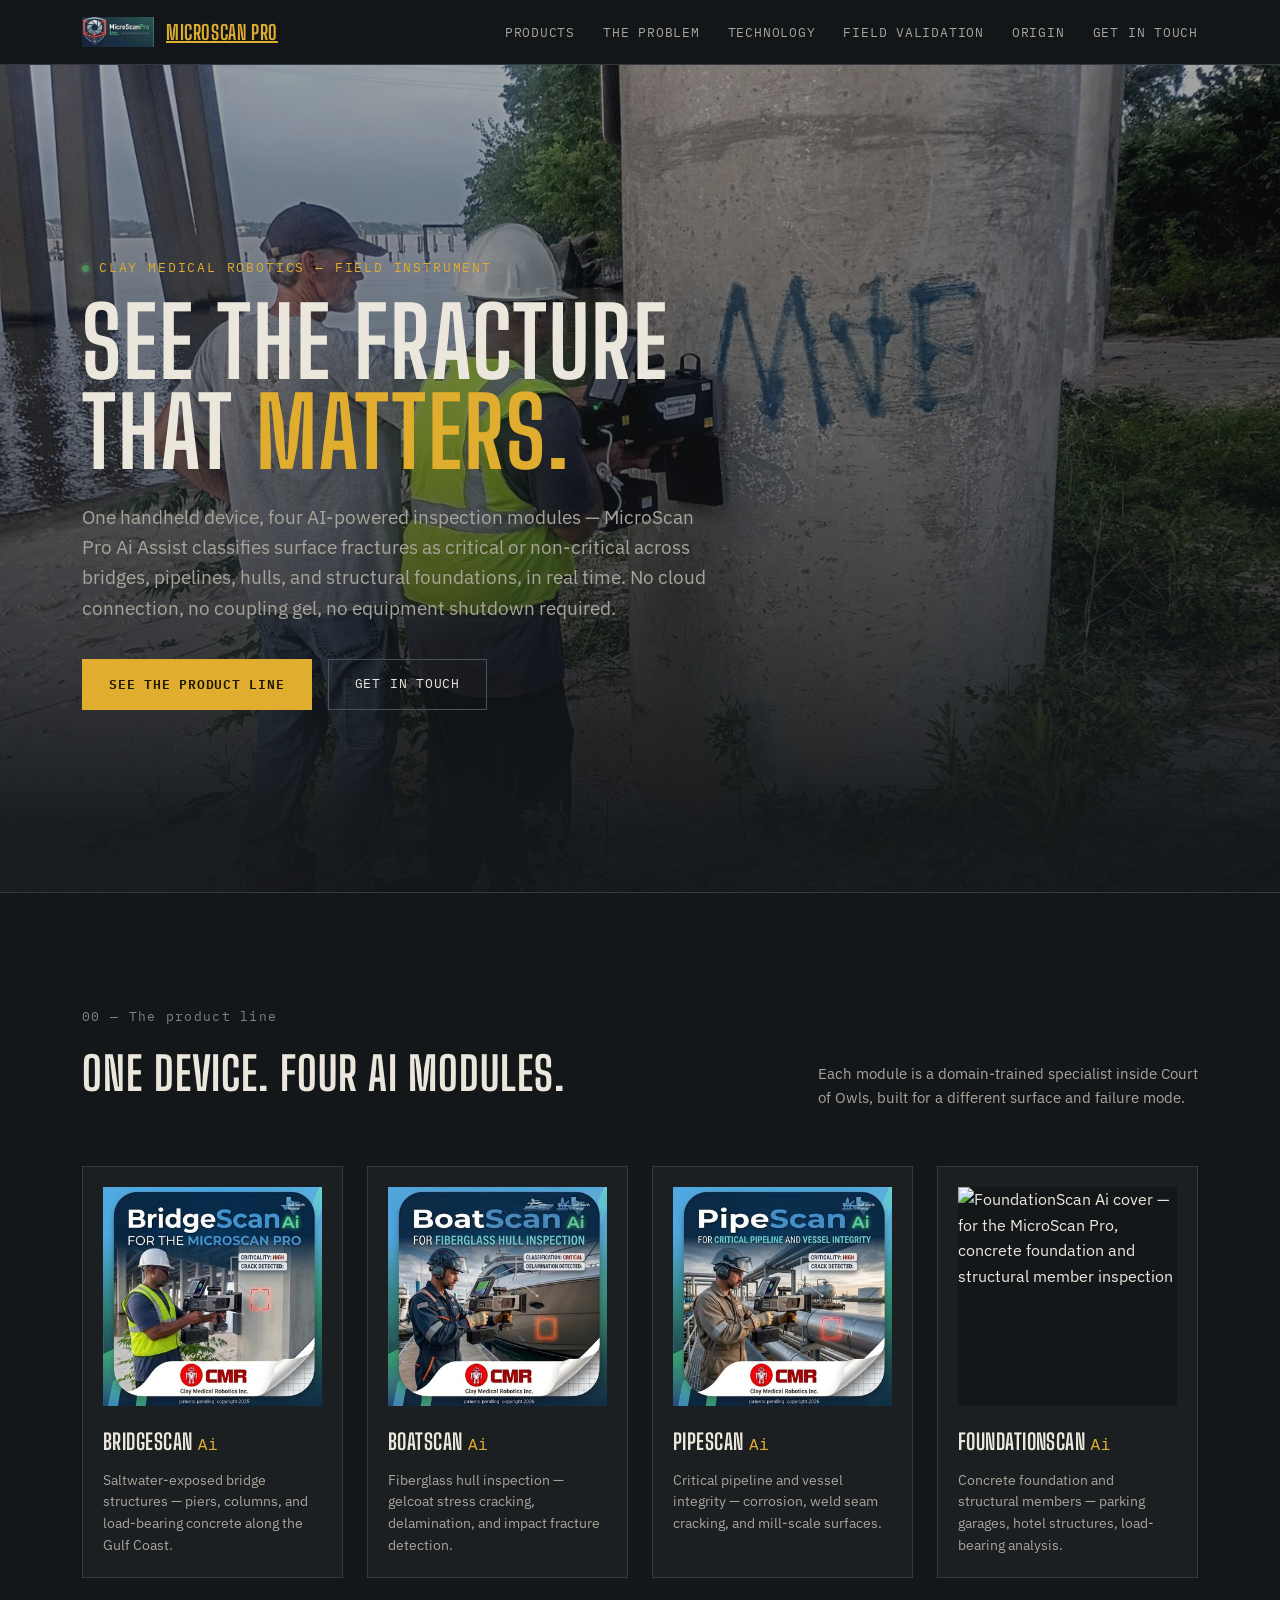
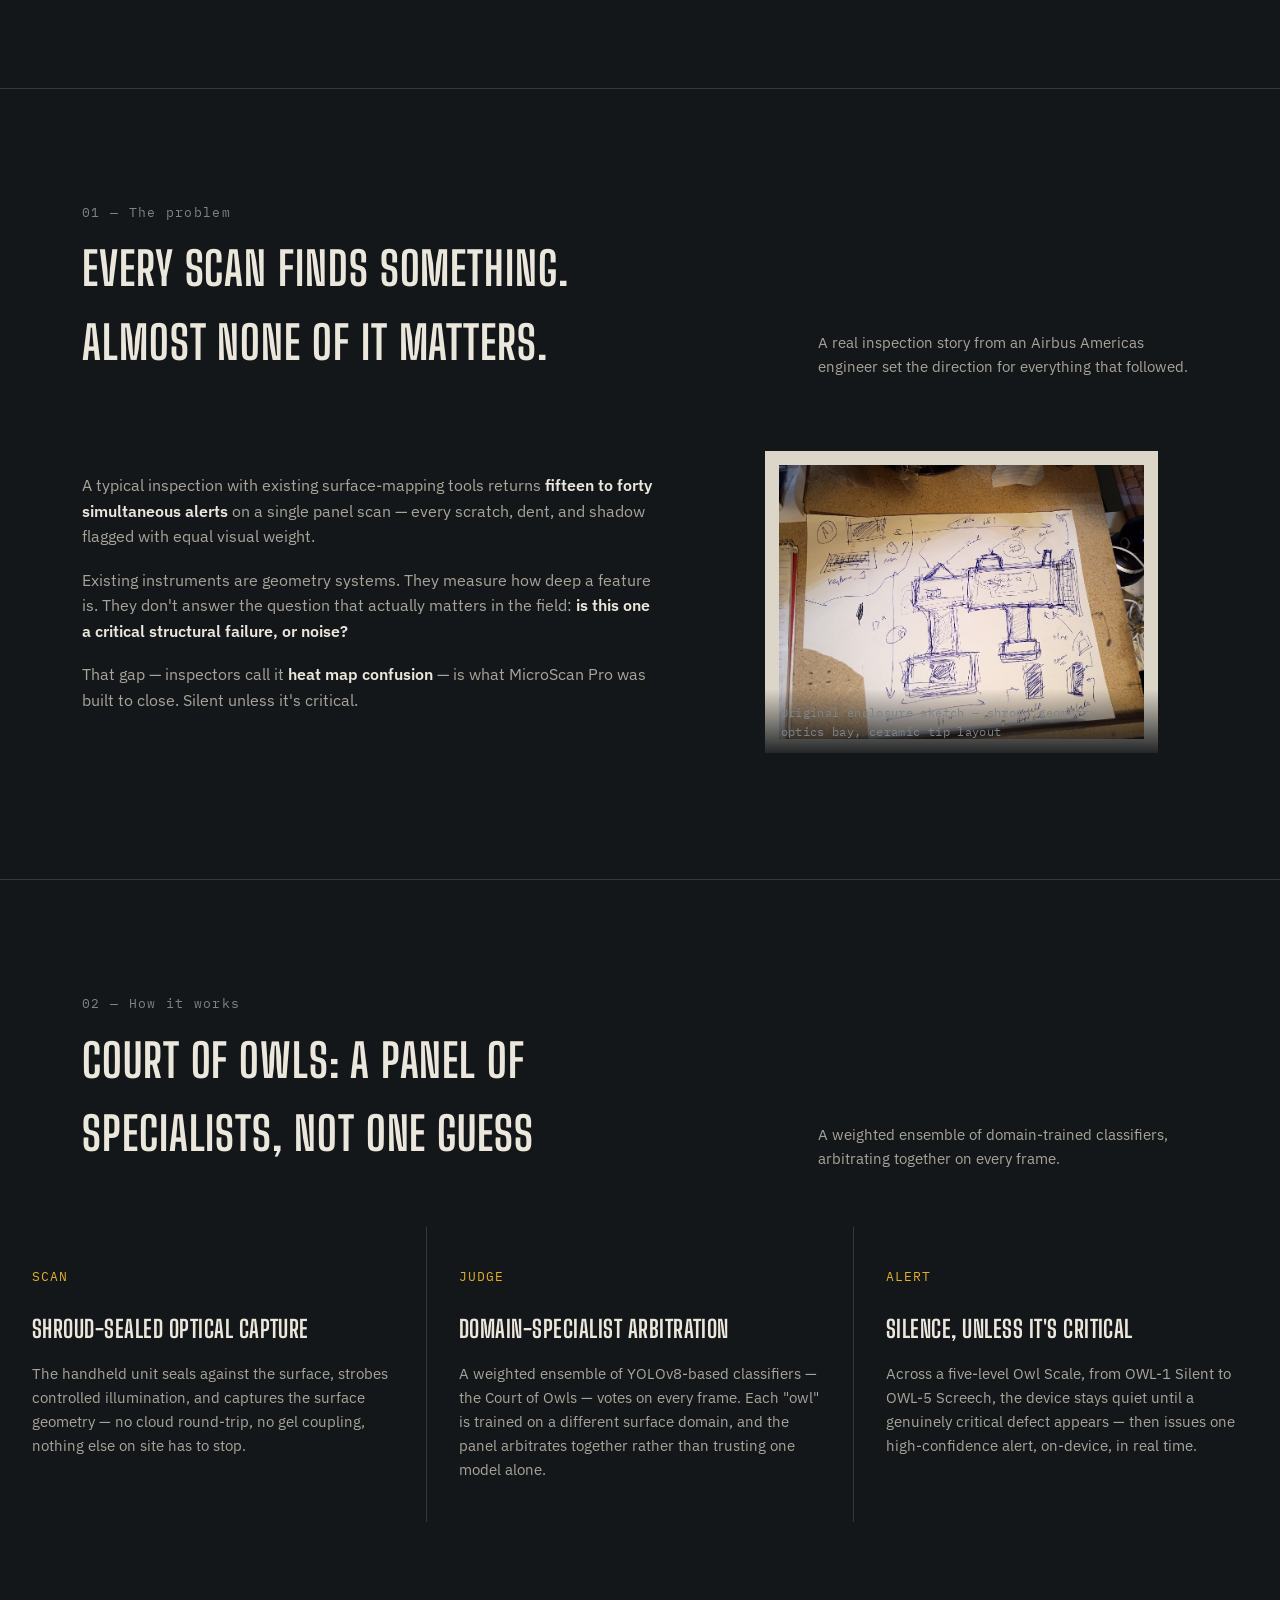
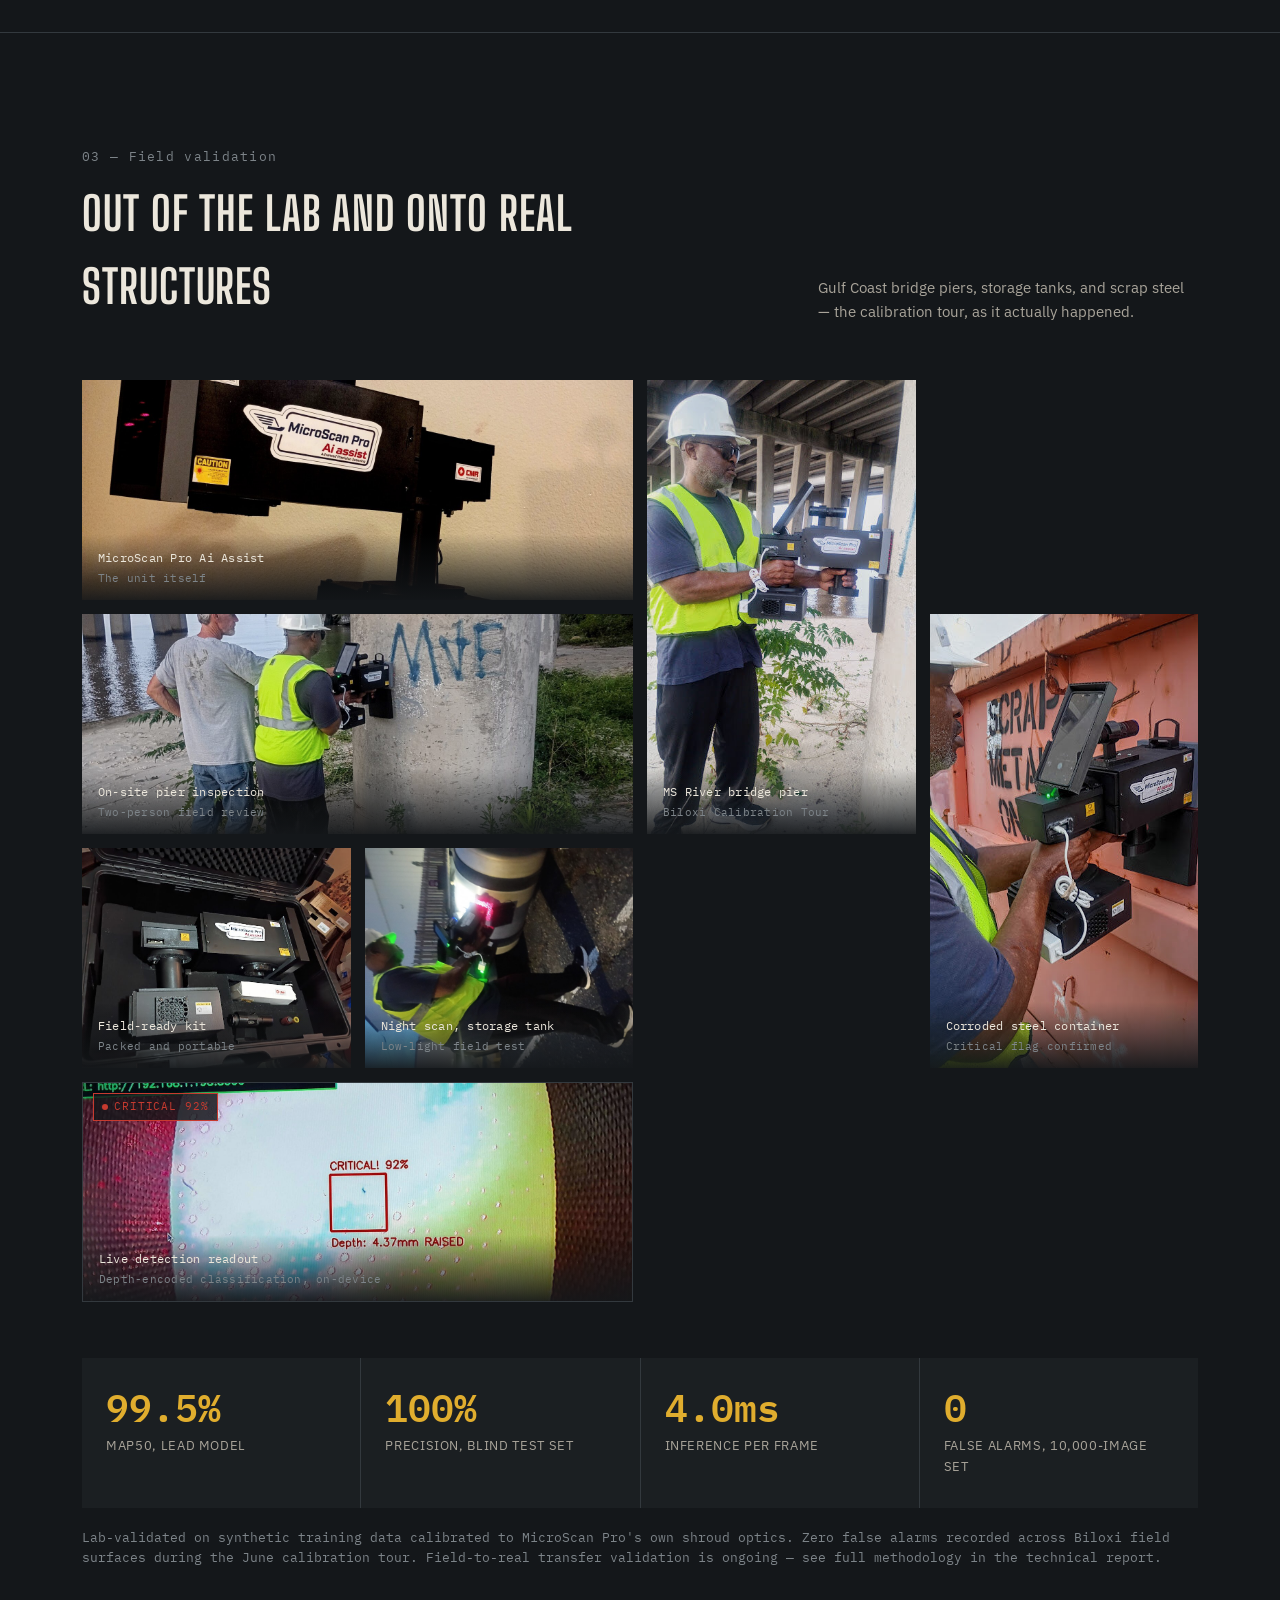
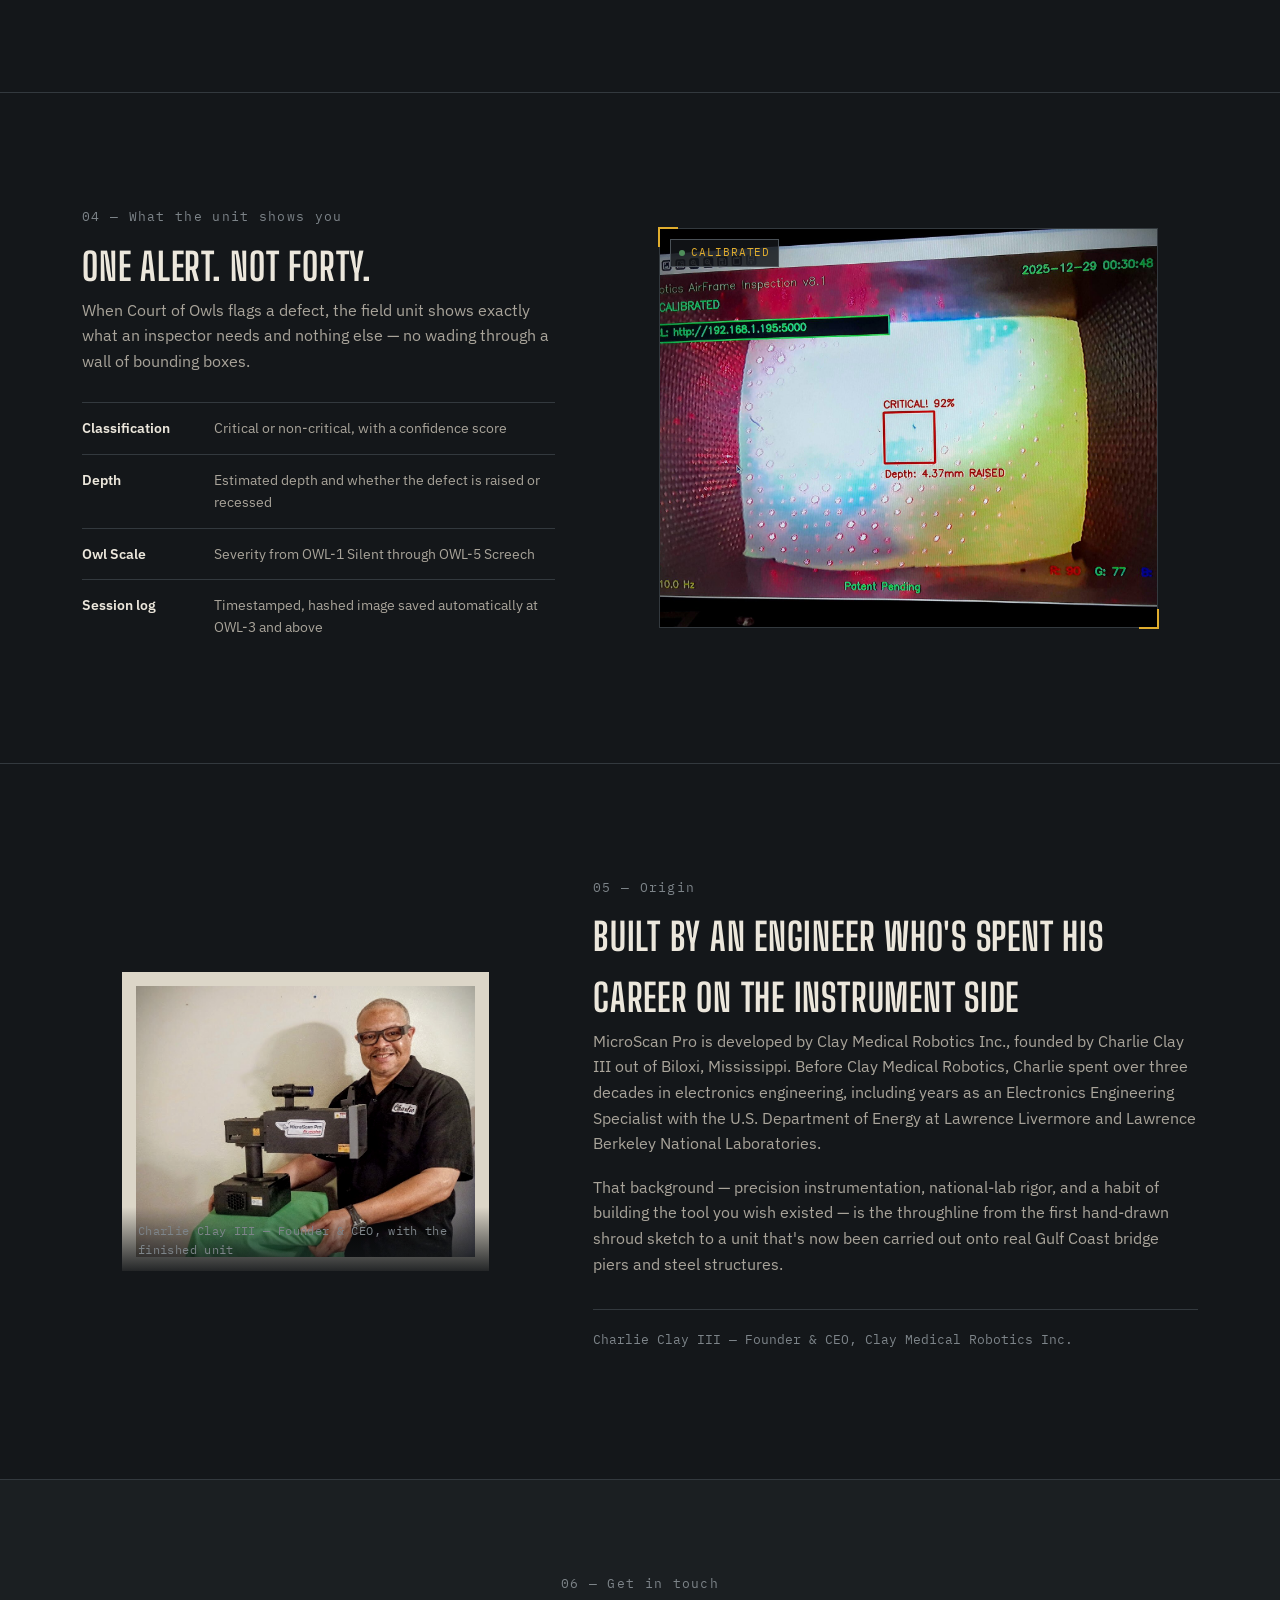
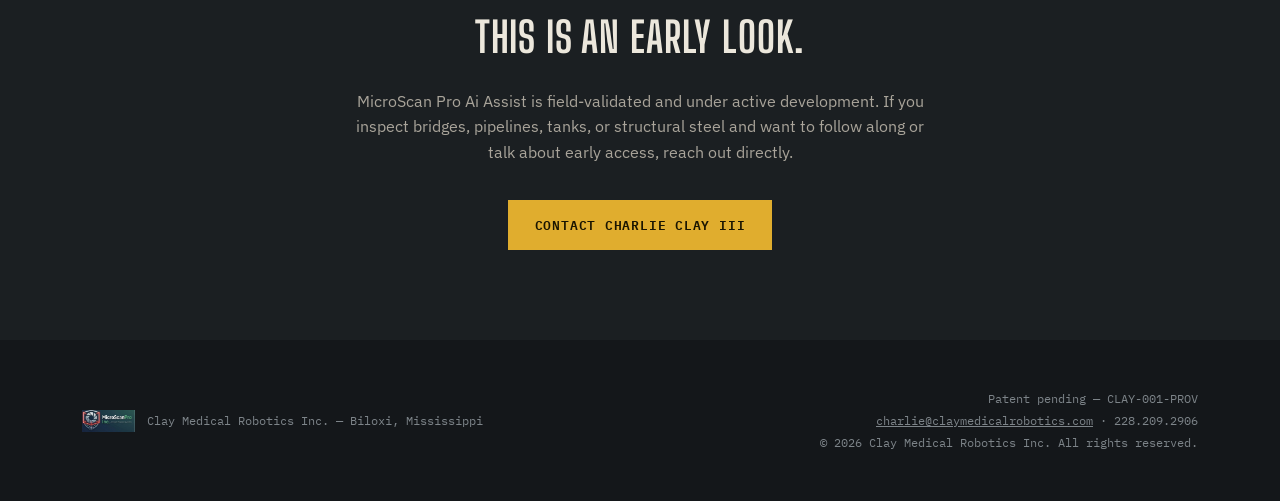
==== commit 19764973: "Add files via upload" ====
--- a/index.html
+++ b/index.html
@@ -5,6 +5,15 @@
 <meta name="viewport" content="width=device-width, initial-scale=1.0">
 <title>MicroScan Pro Ai Assist — Clay Medical Robotics</title>
 <meta name="description" content="MicroScan Pro is a handheld AI optical system that classifies industrial surface fractures as critical or non-critical in real time. No cloud, no gel, no shutdown required.">
+<meta property="og:title" content="MicroScan Pro Ai Assist">
+<meta property="og:description" content="One handheld device, four AI-powered inspection modules — classifying surface fractures as critical or non-critical in real time.">
+<meta property="og:image" content="https://microscanpro.github.io/images/og-social-preview.jpg">
+<meta property="og:url" content="https://microscanpro.github.io/">
+<meta property="og:type" content="website">
+<meta name="twitter:card" content="summary_large_image">
+<meta name="twitter:title" content="MicroScan Pro Ai Assist">
+<meta name="twitter:description" content="One handheld device, four AI-powered inspection modules — classifying surface fractures as critical or non-critical in real time.">
+<meta name="twitter:image" content="https://microscanpro.github.io/images/og-social-preview.jpg">
 <link rel="preconnect" href="https://fonts.googleapis.com">
 <link rel="preconnect" href="https://fonts.gstatic.com" crossorigin>
 <link href="https://fonts.googleapis.com/css2?family=Big+Shoulders+Display:wght@600;700;800&family=IBM+Plex+Mono:wght@400;500;600&family=IBM+Plex+Sans:wght@400;500;600&display=swap" rel="stylesheet">
@@ -15,7 +24,7 @@
 <header>
   <div class="nav">
     <a class="brand" href="#top" aria-label="MicroScan Pro home">
-      <img src="images/cmr-logo.png?v=2" alt="Clay Medical Robotics">
+      <img src="images/microscanpro-logo-wide.jpg" alt="MicroScan Pro Inc.">
       <span class="brand-text">MicroScan <span>Pro</span></span>
     </a>
     <ul class="navlinks">
@@ -139,7 +148,7 @@
       <p>Gulf Coast bridge piers, storage tanks, and scrap steel — the calibration tour, as it actually happened.</p>
     </div>
     <div class="gallery reveal">
-      <figure class="wide">
+      <figure class="wide contain">
         <img src="images/unit-studio.jpg?v=2" alt="MicroScan Pro Ai Assist handheld unit on a studio stand, showing the branded enclosure, laser grid, and blue status light">
         <figcaption>MicroScan Pro Ai Assist<span>The unit itself</span></figcaption>
       </figure>
@@ -151,7 +160,7 @@
         <img src="images/field-pier-duo.jpg?v=2" alt="Two engineers reviewing a scan of a bridge pier at the MS River bridge">
         <figcaption>On-site pier inspection<span>Two-person field review</span></figcaption>
       </figure>
-      <figure>
+      <figure class="tall">
         <img src="images/field-container-scrap.jpg?v=2" alt="MicroScan Pro unit scanning a rusted scrap metal shipping container">
         <figcaption>Corroded steel container<span>Critical flag confirmed</span></figcaption>
       </figure>
@@ -244,7 +253,7 @@
 <footer>
   <div class="wrap footer-inner">
     <div class="footer-brand">
-      <img src="images/cmr-logo.png?v=2" alt="Clay Medical Robotics">
+      <img src="images/microscanpro-logo-wide.jpg" alt="MicroScan Pro Inc.">
       <span>Clay Medical Robotics Inc. — Biloxi, Mississippi</span>
     </div>
     <div class="footer-meta">
